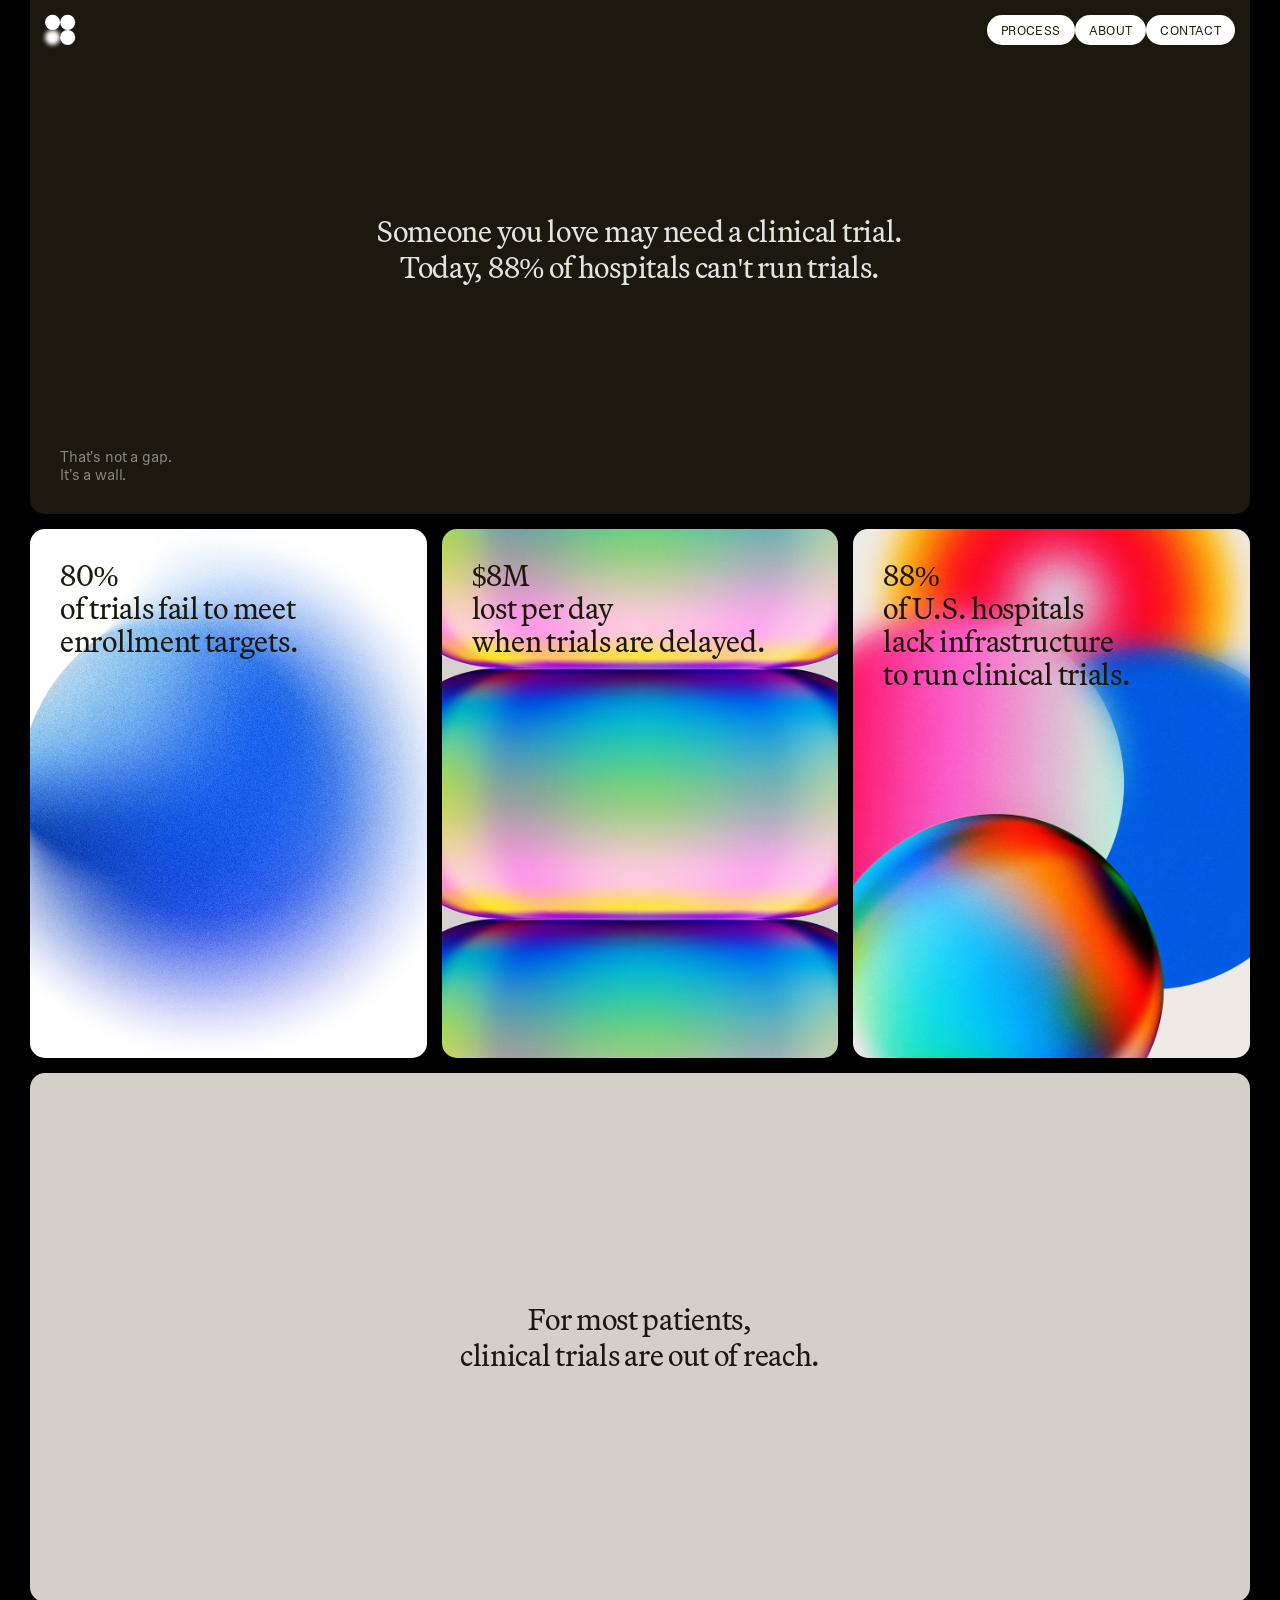
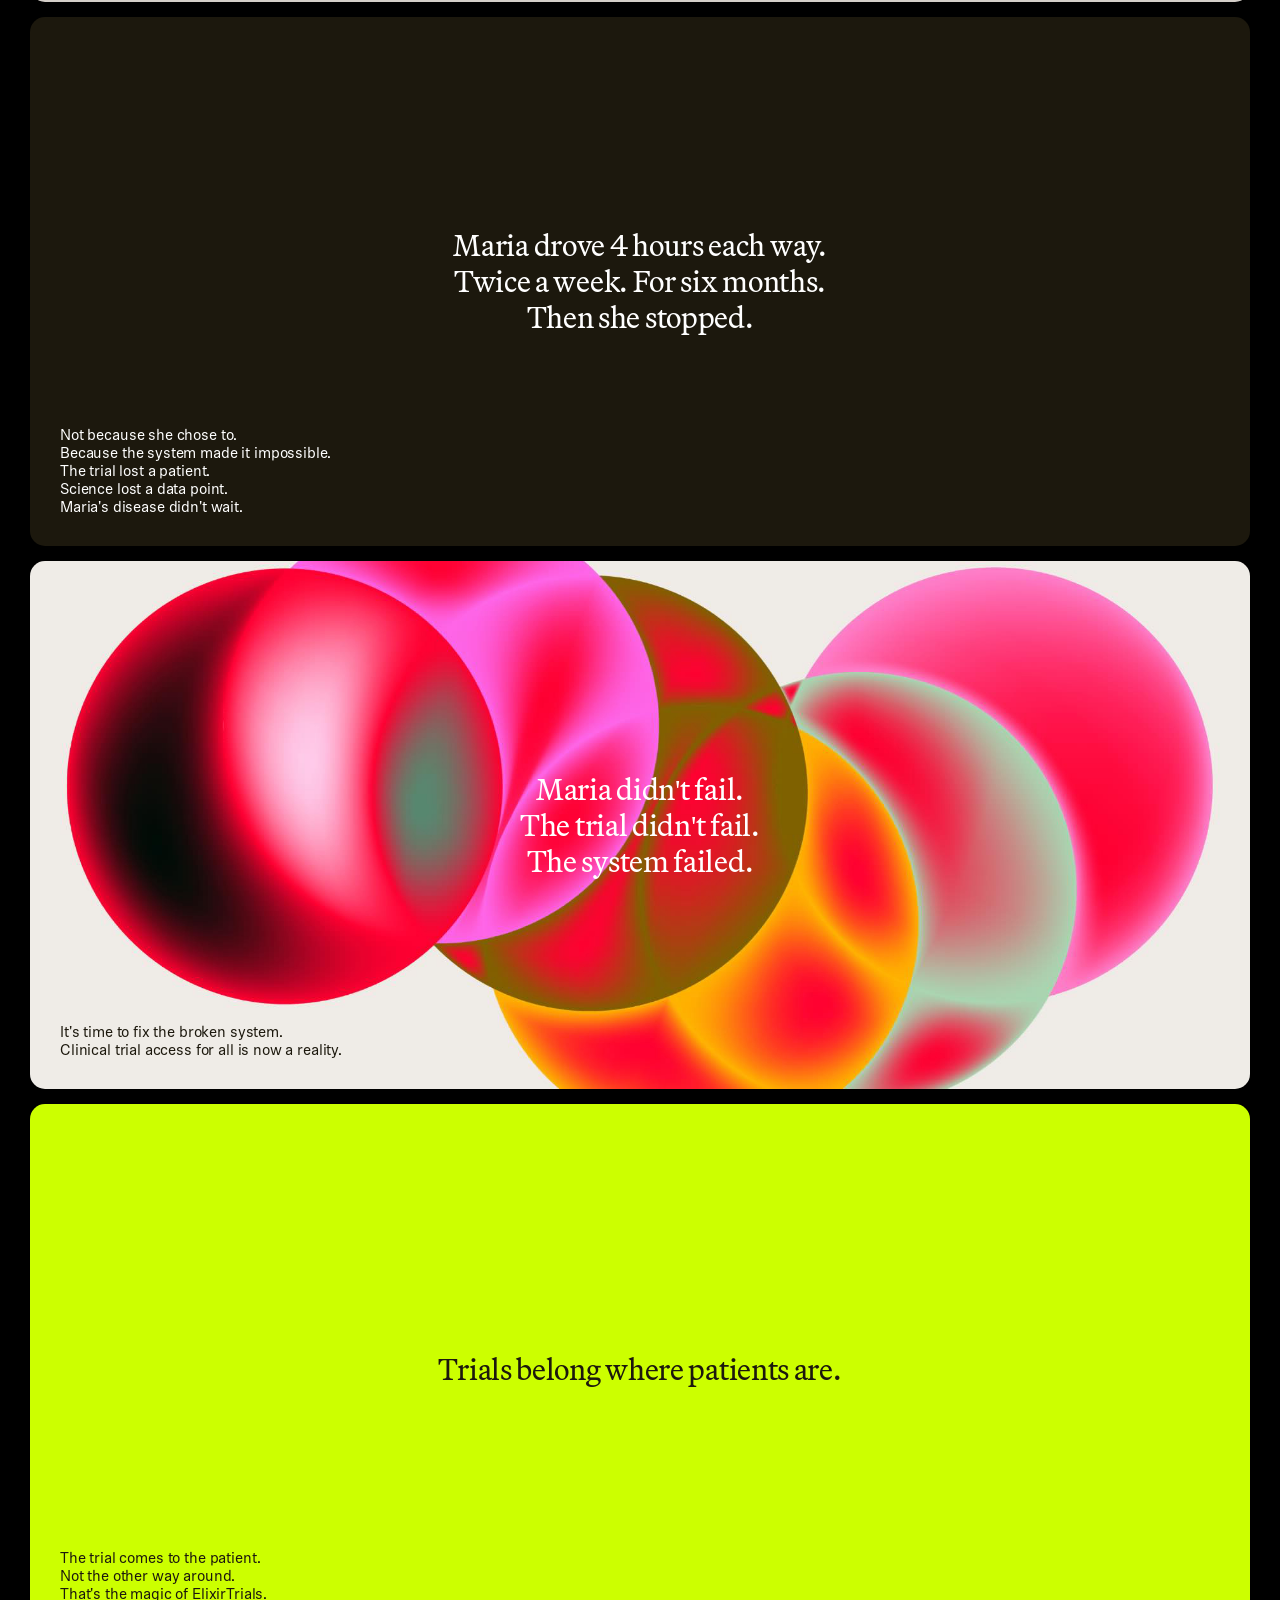
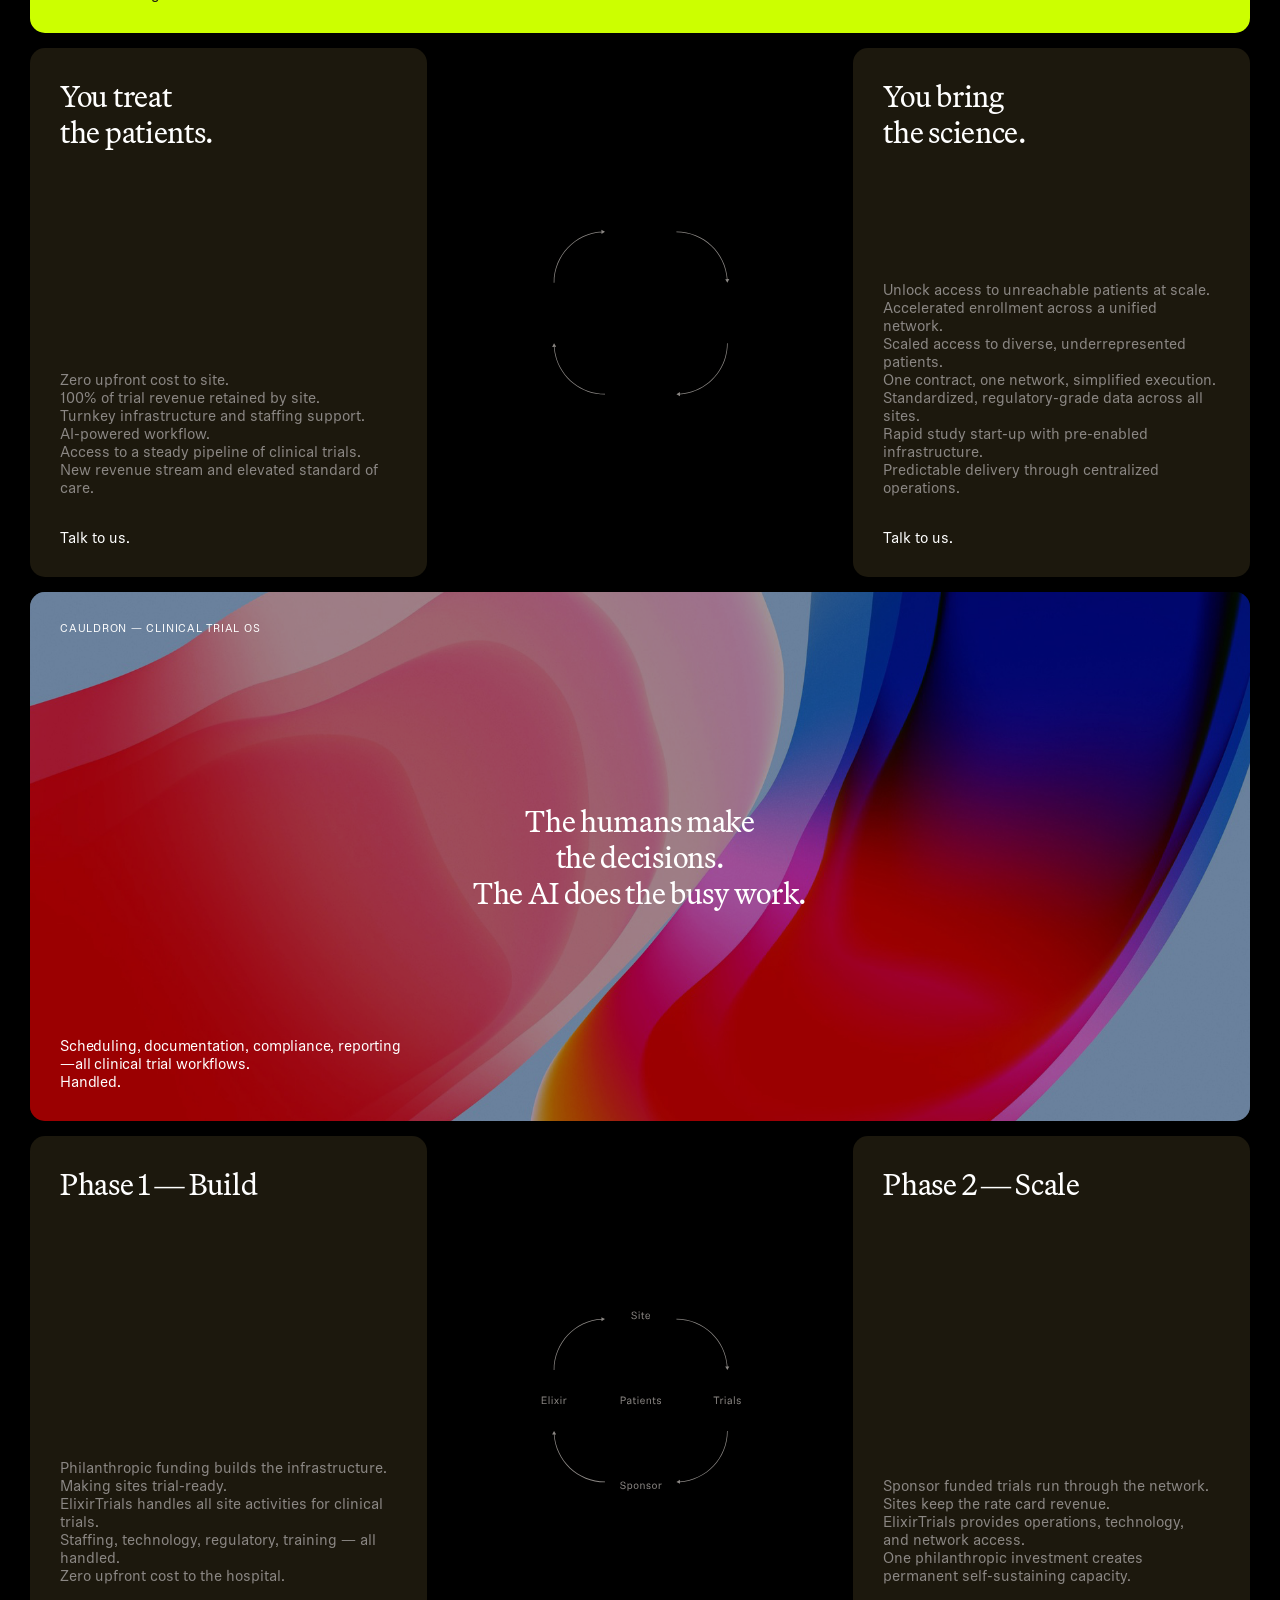
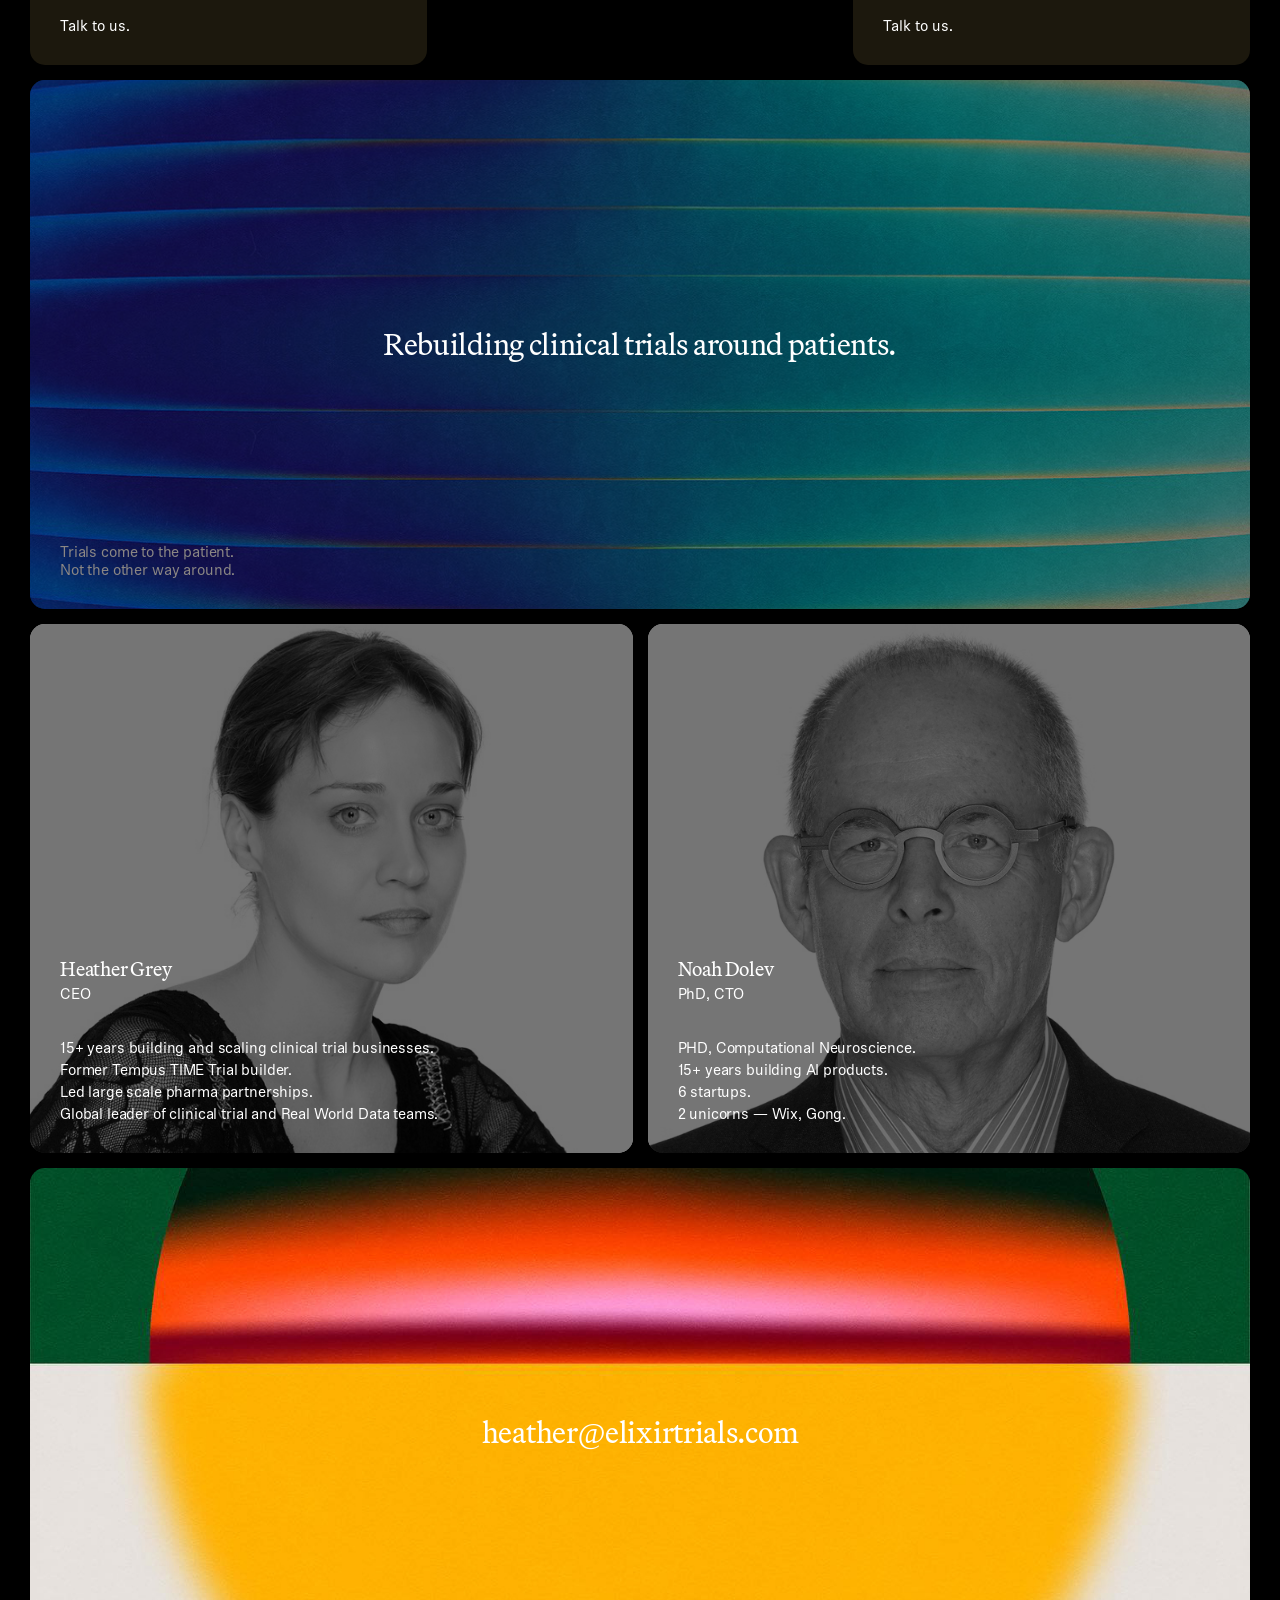
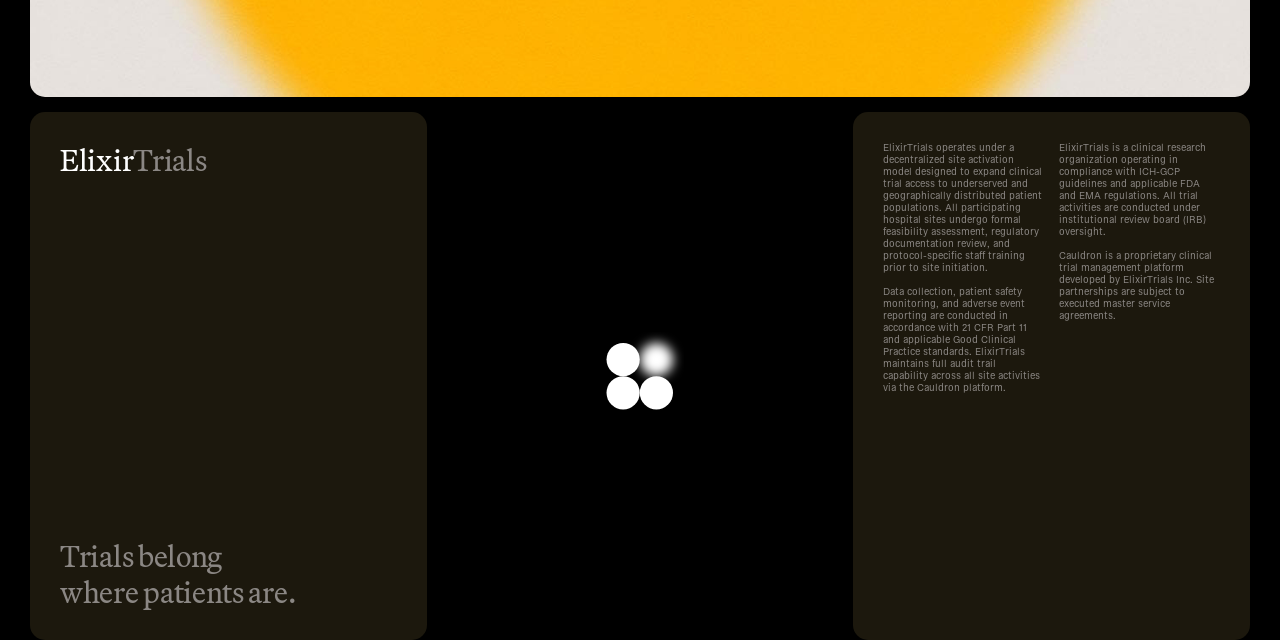
==== index 2.html @ fc94f259 "fix process anchor scroll position" ====
<!DOCTYPE html>
<html lang="en">
<head>
  <meta charset="UTF-8" />
  <meta name="viewport" content="width=device-width, initial-scale=1.0" />
  <title>ElixirTrials</title>
  <style>

    /* ─────────────────────────────────────────────
       TOKENS
    ───────────────────────────────────────────── */
    :root {
      --bg:     #000000;
      --accent: #CCFF00;
      --white:  #FFFFFF;
      --dark:   #111111;

      --font: "MartinaPlan", Georgia, serif;
      --fs-body:  13px;
      --fs-small: 11px;
      --fs-stat:  42px;
      --fs-head:  22px;
      --lh:       1.55;
      --ls-caps:  0.07em;

      /* Grid */
      --mg:    30px;
      --gu:    15px;
      --col-w: calc((100vw - 2 * var(--mg) - 5 * var(--gu)) / 6);

      /* Widths */
      --w2: calc(2 * var(--col-w) + 1 * var(--gu));
      --w3: calc(3 * var(--col-w) + 2 * var(--gu));
      --w6: calc(6 * var(--col-w) + 5 * var(--gu));

      /* Universal height: 2-col at 3:4 */
      --h: calc(var(--w2) * 4 / 3);

      /* Radius */
      --r: 15px;
    }

    @font-face {
      font-family: "MartinaPlan";
      src: url("fonts/MartinaPlan-Regular.woff2") format("woff2");
      font-weight: 400;
    }
    @font-face {
      font-family: "RHPhonic";
      src: url("fonts/RHPhonic-Regular.woff2") format("woff2");
      font-weight: 400;
    }

    *, *::before, *::after { box-sizing: border-box; margin: 0; padding: 0; }
    html { scroll-behavior: smooth; }
    html, body {
      background: var(--bg);
      color: var(--white);
      /* RH Phonic is the body/default typeface */
      font-family: "RHPhonic", sans-serif;
      font-size: 15px;
      line-height: 1.2; /* 18/15 */
      letter-spacing: -0.01em;
      -webkit-font-smoothing: antialiased;
    }
    a { color: inherit; text-decoration: none; }

    /* ─── PAGE ─── */
    .page {
      max-width: 1728px;
      margin: 0 auto;
      padding: 0 var(--mg);
      display: flex;
      flex-direction: column;
      gap: var(--gu);
    }

    /* ─── ROW ─── */
    .row { display: flex; gap: var(--gu); }

    /* ─── CARDS ─── */
    .card {
      height: var(--h);
      border-radius: var(--r);
      overflow: hidden;
      position: relative;
      flex-shrink: 0;
    }
    .c2 { flex: 1; }           /* equal-width, fills row */
    .c3 { width: var(--w3); }
    .c6 { width: var(--w6); }

    .card-media {
      position: absolute; inset: 0;
      width: 100%; height: 100%;
      object-fit: cover; display: block;
    }
    .scrim       { position: absolute; inset: 0; background: rgba(0,0,0,.38); }
    .scrim-heavy { position: absolute; inset: 0; background: rgba(0,0,0,.54); }

    .card-caption {
      position: absolute;
      bottom: 30px;
      left: 30px;
      right: 30px;
      z-index: 2;
    }

    .ct {
      position: absolute; inset: 0;
      padding: 30px;
      display: flex; flex-direction: column;
      z-index: 2;
    }
    .tl { justify-content: flex-start; align-items: flex-start; }
    .cc { justify-content: center;     align-items: center;     text-align: center; }

    /* bg helpers */
    .bg-dark   { background: #1C180D; }
    .bg-bg     { background: var(--bg); }
    .bg-accent { background: var(--accent); }

    /* ─── TYPE ─── */
    /* Martina Plantijn — 30px / lh 36 / ls -1% — headlines, stats, display */
    .t-martina {
      font-family: "MartinaPlan", Georgia, serif;
      font-size: 30px;
      line-height: calc(36/30);
      letter-spacing: -0.01em;
    }
    /* Stat numbers use Martina at larger size */
    .t-stat {
      font-family: "MartinaPlan", Georgia, serif;
      font-size: 42px;
      line-height: 1.0;
      letter-spacing: -0.01em;
    }
    /* RH Phonic — 15px / lh 18 / ls -1% — body copy, lists, labels (default) */
    .t-phonic {
      font-family: "RHPhonic", sans-serif;
      font-size: 15px;
      line-height: calc(18/15);
      letter-spacing: -0.01em;
    }
    /* Small / caps labels — RH Phonic at smaller size */
    .t-caps {
      font-family: "RHPhonic", sans-serif;
      font-size: 11px;
      letter-spacing: 0.07em;
      text-transform: uppercase;
      color: #8B8784;
    }
    .name-30 { font-size: 30px; line-height: calc(36/30); }
    .dark-c { color: var(--bg); }

    .row-first { margin-top: -90px; }

    /* ─── NAV ─── */
    nav {
      display: flex; align-items: center; justify-content: space-between;
      padding: 0 15px 0 0;
      position: sticky;
      top: 0;
      z-index: 100;
      background: transparent;
      margin: 0;
      margin-bottom: 0;
    }
    .nav-logo {
      background: transparent;
      padding: 0;
      display: inline-flex; align-items: center;
      box-sizing: border-box;
    }
    .nav-links { display: flex; gap: 0; list-style: none; }
    .nav-links a {
      font-family: "RHPhonic", sans-serif;
      font-size: 12.5px; letter-spacing: 0.03em;
      background: rgba(255,255,255,1); color: #1C180D;
      transition: background 0.3s ease;
      padding: 0 14px;
      height: 30px;
      border-radius: 15px;
      display: inline-flex; align-items: center; justify-content: center;
      box-sizing: border-box;
    }
    .nav-links a:hover { background: #eee; }
    .hero {
      border-radius: var(--r);
      background: #1C180D;
      position: relative;
      overflow: hidden;

    }
    .hero-center {
      position: absolute;
      inset: 0;
      display: flex;
      align-items: center;
      justify-content: center;
      text-align: center;
    }
    .hero-center p {
      font-family: "MartinaPlan", Georgia, serif;
      font-size: 30px;
      line-height: calc(36/30);
      letter-spacing: -0.01em;
      opacity: .88;
      max-width: 620px;
    }
    .hero-bottom {
      position: absolute;
      bottom: 30px;
      left: 30px; right: 30px;
      display: flex;
      justify-content: flex-start;
      text-align: left;
    }
    .hero-bottom p {
      font-family: "RHPhonic", sans-serif;
      font-size: 15px;
      line-height: calc(18/15);
      letter-spacing: -0.01em;
      opacity: 1;
      color: #8B8784;
    }

    /* ─── FEATURE LIST — RH Phonic ─── */
    .flist { list-style: none; margin-top: 0; }
    .flist li {
      font-family: "RHPhonic", sans-serif;
      font-size: 15px;
      line-height: calc(18/15);
      letter-spacing: 0;
      color: #8B8784;
    }

    .cta-link {
      display: inline-block;
      margin-top: 32px; align-self: flex-start;
      font-size: 15px; letter-spacing: 0;
      color: #ffffff;
    }
    .cta-link:hover { opacity: .62; }

    /* ─── PHASE DIAGRAM ─── */
    .phase-diagram { display: flex; flex-direction: column; align-items: center; }
    .pnode {
      border: 1px solid rgba(255,255,255,.3); padding: 7px 16px;
      font-size: 10px; letter-spacing: .05em; text-transform: uppercase; white-space: nowrap;
    }
    .pline { width: 1px; height: 22px; background: rgba(255,255,255,.22); }

    /* ─── FLOW DIAGRAM ─── */
    .flow-diagram {
      display: flex;
      flex-direction: column;
      align-items: center;
      width: 200px;
    }
    .flow-row {
      display: flex;
      justify-content: center;
    }
    .flow-label {
      font-family: "RHPhonic", sans-serif;
      font-size: 15px;
      line-height: calc(18/15);
      letter-spacing: -0.01em;
      color: rgba(255,255,255,0.6);
      white-space: nowrap;
    }
    .flow-vline {
      width: 1px;
      height: 30px;
      background: rgba(255,255,255,0.25);
    }
    .flow-arms {
      width: 100%;
    }
    @media (max-width: 1200px) {
      .flow-label { font-size: 12.5px; line-height: calc(15/12.5); }
    }
    @media (max-width: 750px) {
      .flow-label { font-size: 12.5px; line-height: calc(15/12.5); }
    }

    /* ─── FOOTER ─── */
    .footer-wrap {
      background: #1C180D;
      border-radius: var(--r);
      overflow: hidden;
      min-height: 720px;
      position: relative;
      margin-bottom: 30px;
      display: flex;
      flex-direction: column;
    }
    .footer-top {
      display: grid;
      grid-template-columns: repeat(6, minmax(0, 1fr));
      flex: 1;
      min-height: 720px;
    }
    .footer-col {
      padding: 30px;
      display: flex;
      flex-direction: column;
    }
    .footer-col-1 {
      grid-column: 1 / 3;
      justify-content: space-between;
    }
    .footer-col-6 {
      justify-content: flex-end;
    }
    .footer-brand-p {
      font-family: "MartinaPlan", Georgia, serif;
      font-size: 30px;
      line-height: calc(36/30);
      letter-spacing: -0.01em;
      color: #fff;
    }
    .footer-brand p {
      font-family: "MartinaPlan", Georgia, serif;
      font-size: 30px;
      line-height: calc(36/30);
      letter-spacing: -0.01em;
      color: #fff;
    }
    .footer-brand .brand-italic {
      font-style: normal;
    }
    .footer-links {
      list-style: none;
    }
    .footer-links li {
      font-family: "MartinaPlan", Georgia, serif;
      font-size: 30px;
      line-height: calc(36/30);
      letter-spacing: -0.01em;
      color: #8B8784;
    }
    .footer-links a {
      color: #8B8784;
    }
    .footer-links a:hover {
      color: #ffffff;
    }
    .footer-legal {
      font-family: "RHPhonic", sans-serif;
      font-size: 10px;
      line-height: calc(12/10);
      letter-spacing: 0;
      color: #8B8784;
    }
    .footer-bottom-area {
      flex: 1;
      display: flex;
      align-items: flex-end;
      justify-content: flex-start;
      position: relative;
      min-height: 360px;
      margin-top: 60px;
    }
    .footer-logo {
      position: absolute;
      left: -30px;
      bottom: -30px;
      display: block;
    }
    .footer-tagline p,
    .footer-tagline-p {
      font-family: "MartinaPlan", Georgia, serif;
      font-size: 30px;
      line-height: calc(36/30);
      letter-spacing: -0.01em;
      color: #8B8784;
    }

    /* ─── FOOTER MOBILE ─── */
    .footer-mobile { display: none; }

    /* ─── EMAIL ─── */
    .email-big { font-size: 30px; line-height: calc(36/30); letter-spacing: -.01em; }

    .mob-only  { display: none; }
    .desk-only { display: inline; }

    /* ─── TABLET (under 1200px) ─── */
    @media (max-width: 1200px) {
      :root { --mg: 20px; --gu: 10px; }
      .ct { padding: 20px; }
      .card-caption { bottom: 20px; left: 20px; right: 20px; }
      .hero-bottom { bottom: 20px; left: 20px; right: 20px; }
      html, body        { font-size: 12.5px; }
      .t-phonic         { font-size: 12.5px; line-height: calc(15/12.5); }
      .hero-bottom p    { font-size: 12.5px; line-height: calc(15/12.5); }
      .flist li         { font-size: 12.5px; line-height: calc(15/12.5); }
      .cta-link         { font-size: 12.5px; }
      .nav-links a      { font-size: 12.5px; }
      .t-martina        { font-size: 25px; line-height: calc(30/25); }
      .hero-center p    { font-size: 25px; line-height: calc(30/25); }
      .email-big        { font-size: 25px; line-height: calc(30/25); }
      .footer-brand-p   { font-size: 25px; line-height: calc(30/25); }
      .footer-tagline p,
      .footer-tagline-p { font-size: 25px; line-height: calc(30/25); }
    }

    /* ─── MOBILE ─── */
    @media (max-width: 750px) {
      :root { --mg: 0px; --gu: 0px; }
      body { background: #000; }
      .row { flex-direction: column; gap: 60px; }
      .c2, .c3, .c6 { width: 100vw; height: calc(100vw * 4 / 3); flex: none; border-radius: 15px; }
      .card.bg-dark { height: auto; min-height: calc(100vw * 4 / 3); }
      .card.bg-dark .ct { position: absolute; inset: 0; height: auto; width: 100%; }
      .card { border-radius: 15px; }
      .row > * + * { margin-top: 0; }
      nav { position: fixed; padding: 0 15px 0 0 !important; margin: 0 !important; top: 0; left: 0; right: 0; height: 60px; align-items: center; z-index: 100; }
      .hero { width: 100vw; height: calc(100vw * 4 / 3); border-radius: 15px; }
      .footer-top { grid-template-columns: 1fr; gap: 30px; }      .page { gap: 60px; padding: 0; padding-top: 60px; }
      .footer-wrap { display: none; }
      .footer-mobile {
        display: flex;
        flex-direction: column;
        gap: 60px;
        margin-top: 0;
        margin-bottom: 60px;
      }
      .footer-mobile-card {
        background: #1C180D;
        border-radius: 15px;
        padding: 30px;
        position: relative;
        min-height: calc(100vw * 4 / 3);
        display: flex;
        flex-direction: column;
      }
      .footer-mobile-tagline {
        margin-top: auto;
      }
      .footer-mobile-tagline p {
        font-family: "MartinaPlan", Georgia, serif;
        font-size: 20px;
        line-height: calc(24/20);
        letter-spacing: -0.01em;
        color: #8B8784;
      }
      .footer-brand-text {
        font-family: "MartinaPlan", Georgia, serif;
        font-size: 22px;
        line-height: 1.1;
        letter-spacing: -0.01em;
        color: #fff;
      }
      .footer-logo-mobile {
        position: absolute;
        left: 0;
        bottom: 0;
        display: block;
      }
      .broken-subtext { color: #1C180D !important; }
      .maria-subtext { color: #ffffff !important; }
      .flist li { font-size: 12.5px; line-height: calc(15/12.5); letter-spacing: 0.01em; }
      .footer-tagline p { font-size: 20px; line-height: calc(24/20); }
      .footer-brand p, .footer-links li { font-size: 22px; }
      .footer-dots { width: 50px; height: 50px; }
      .t-martina { font-size: 25px; line-height: calc(30/25); }
      .hero-center p { font-size: 25px; line-height: calc(30/25); }
      .t-phonic { font-size: 12.5px; line-height: calc(15/12.5); }
      .contact-img { transform: scale(1.5); transform-origin: center center; }
      .mob-only  { display: inline; }
      .desk-only { display: none; }
      .legal-row-desktop { display: none; }
      .row-first { margin-top: -90px; }
    }

  </style>
</head>
<body>

<div class="page">

  <!-- NAV -->
  <nav>
    <a href="#" class="nav-logo"><img id="nav-logo" src="images/logo_1.svg" alt="ElixirTrials" style="display:block; height:60px;"></a>
    <ul class="nav-links">
      <li><a href="#process">PROCESS</a></li>
      <li><a href="#about">ABOUT</a></li>
      <li><a href="#contact">CONTACT</a></li>
    </ul>
  </nav>

  <!-- HERO -->
  <div class="row row-first">
    <div class="hero card c6">
      <div class="hero-center">
        <p>Someone you love<br class="mob-only"><span class="desk-only"> </span>may need a clinical trial.<br>Today, 88% of hospitals<br class="mob-only"><span class="desk-only"> </span>can't run trials.</p>
      </div>
      <div class="hero-bottom">
        <p>That's not a gap.<br>It's a wall.</p>
      </div>
    </div>
  </div>

  <!-- STATS 3×2-col -->
  <div class="row">

    <div class="card c2" style="background:#0e0e0e;">
      <img class="card-media" src="images/image_1.jpg" alt="">
      <div class="ct tl">
        <p class="t-martina" style="line-height:1.1; color:#1C180D;">80%<br>of trials fail to meet<br>enrollment targets.</p>
      </div>
    </div>

    <div class="card c2" style="background:#0e0e0e;">
      <img class="card-media" src="images/image_2.jpg" alt="" style="transform:scale(1.5); transform-origin:center center;">
      <div class="ct tl">
        <p class="t-martina" style="line-height:1.1; color:#1C180D;">$8M<br>lost per day<br>when trials are delayed.</p>
      </div>
    </div>

    <div class="card c2" style="background:#0e0e0e;">
      <img class="card-media" src="images/image_3.jpg" alt="" style="transform:scale(1.5); transform-origin:center center;">
      <div class="ct tl">
        <p class="t-martina" style="line-height:1.1; color:#1C180D;">88%<br>of U.S. hospitals<br>lack infrastructure<br>to run clinical trials.</p>
      </div>
    </div>

  </div>

  <!-- BROKEN SYSTEM 6-col -->
  <div class="row">
    <div class="card c6" style="background:#D4CFC9;">
      <div class="ct cc">
        <p class="t-martina" style="max-width:500px; color:#1C180D;">For most patients,<br>clinical trials are out of reach.</p>
      </div>
    </div>
  </div>

  <!-- MARIA 6-col -->
  <div class="row">
    <div class="card c6 bg-dark">
      <video class="card-media" src="images/maria.mp4" autoplay muted loop playsinline></video>
      <div class="ct cc">
        <p class="t-martina" style="max-width:520px;">
          Maria drove 4 hours each way.<br>
          Twice a week. For six months.<br>
          Then she stopped.
        </p>
      </div>
      <div class="card-caption">
        <p class="t-phonic maria-subtext" style="color:#ffffff;">
          Not because she chose to.<br>
          Because the system made it impossible.<br>
          The trial lost a patient.<br>
          Science lost a data point.<br>
          Maria's disease didn't wait.
        </p>
      </div>
    </div>
  </div>

  <!-- SYSTEM FAILED 6-col -->
  <div class="row">
    <div class="card c6">
      <img class="card-media" src="images/row_5.jpg" alt="">
      <div class="ct cc">
        <p class="t-martina" style="max-width:460px; color:#fff;">
          Maria didn't fail.<br>
          The trial didn't fail.<br>
          The system failed.
        </p>
      </div>
      <div class="card-caption">
        <p class="t-phonic" style="color:#1C180D;">
          It's time to fix the broken system.<br>
          Clinical trial access for all is now a reality.
        </p>
      </div>
    </div>
  </div>

  <!-- TRIALS BELONG — YELLOW 6-col -->
  <div class="row">
    <div class="card c6 bg-accent">
      <div class="ct cc">
        <p class="t-martina" style="color:#1C180D;">
          Trials belong<br class="mob-only"><span class="desk-only"> </span>where patients are.
        </p>
      </div>
      <div class="card-caption">
        <p class="t-phonic" style="color:#1C180D;">
          The trial comes to the patient.<br>
          Not the other way around.<br>
          That's the magic of ElixirTrials.
        </p>
      </div>
    </div>
  </div>

  <!-- YOU TREAT / EMPTY / YOU BRING 3×2-col -->
  <div class="row" id="process" style="scroll-margin-top:60px;">
    <div class="card c2 bg-dark">
      <div class="ct tl">
        <p class="t-martina">You treat<br>the patients.</p>
        <div style="margin-top:auto; display:flex; flex-direction:column;">
          <ul class="flist">
            <li>Zero upfront cost to site.</li>
            <li>100% of trial revenue retained by site.</li>
            <li>Turnkey infrastructure and staffing support.</li>
            <li>AI-powered workflow.</li>
            <li>Access to a steady pipeline of clinical trials.</li>
            <li>New revenue stream and elevated standard of care.</li>
          </ul>
          <a href="#contact" class="cta-link">Talk to us.</a>
        </div>
      </div>
    </div>

    <div class="card c2" style="background:#000000;position:relative;">
      <div style="position:absolute;inset:0;display:flex;align-items:center;justify-content:center;">
        <img src="images/diagram_1.svg" style="width:70%;height:auto;" alt="">
      </div>
    </div>

    <div class="card c2 bg-dark">
      <div class="ct tl">
        <p class="t-martina">You bring<br>the science.</p>
        <div style="margin-top:auto; display:flex; flex-direction:column;">
          <ul class="flist">
            <li>Unlock access to unreachable patients at scale.</li>
            <li>Accelerated enrollment across a unified network.</li>
            <li>Scaled access to diverse, underrepresented patients.</li>
            <li>One contract, one network, simplified execution.</li>
            <li>Standardized, regulatory-grade data across all sites.</li>
            <li>Rapid study start-up with pre-enabled infrastructure.</li>
            <li>Predictable delivery through centralized operations.</li>
          </ul>
          <a href="#contact" class="cta-link">Talk to us.</a>
        </div>
      </div>
    </div>
  </div>

  <!-- CAULDRON 6-col -->
  <div class="row">
    <div class="card c6">
      <img class="card-media" src="images/cauldron.jpg" alt="">
      <div class="scrim"></div>
      <div class="ct tl" style="z-index:2;">
        <p class="t-caps" style="color:#ffffff;">Cauldron — Clinical Trial OS</p>
      </div>
      <div class="ct cc" style="z-index:2;">
        <p class="t-martina" style="max-width:420px;">
          The humans make<br>
          the decisions.<br>
          The AI does the busy work.
        </p>
      </div>
      <div class="card-caption">
        <p class="t-phonic" style="color:#ffffff;">
          Scheduling, documentation, compliance, reporting<br>
          —all clinical trial workflows.<br>
          Handled.
        </p>
      </div>
    </div>
  </div>

  <!-- PHASE 1 / DIAGRAM / PHASE 2 3×2-col -->
  <div class="row">

    <div class="card c2 bg-dark">
      <div class="ct tl">
        <p class="t-martina" style="margin-bottom:18px;">Phase 1 — Build</p>
        <div style="margin-top:auto;">
          <ul class="flist">
            <li>Philanthropic funding builds the infrastructure.</li>
            <li>Making sites trial-ready.</li>
            <li>ElixirTrials handles all site activities for clinical trials.</li>
            <li>Staffing, technology, regulatory, training — all handled.</li>
            <li>Zero upfront cost to the hospital.</li>
          </ul>
          <a href="#contact" class="cta-link">Talk to us.</a>
        </div>
      </div>
    </div>

    <div class="card c2" style="background:#000000;position:relative;">
      <div style="position:absolute;inset:0;display:flex;align-items:center;justify-content:center;">
        <img src="images/diagram_2.svg" style="width:70%;height:auto;" alt="">
      </div>
    </div>

    <div class="card c2 bg-dark">
      <div class="ct tl">
        <p class="t-martina" style="margin-bottom:18px;">Phase 2 — Scale</p>
        <div style="margin-top:auto;">
          <ul class="flist">
            <li>Sponsor funded trials run through the network.</li>
            <li>Sites keep the rate card revenue.</li>
            <li>ElixirTrials provides operations, technology,</li>
            <li>and network access.</li>
            <li>One philanthropic investment creates</li>
            <li>permanent self-sustaining capacity.</li>
          </ul>
          <a href="#contact" class="cta-link">Talk to us.</a>
        </div>
      </div>
    </div>

  </div>

  <!-- REBUILDING 6-col -->
  <div class="row">
    <div class="card c6">
      <img class="card-media" src="images/rebuilding.jpg" alt="" style="transform:scale(1.5); transform-origin:center center;">
      <div class="scrim"></div>
      <div class="ct cc">
        <p class="t-martina" style="max-width:700px;">
          Rebuilding clinical trials<br class="mob-only"><span class="desk-only"> </span>around patients.
        </p>
      </div>
      <div class="card-caption">
        <p class="t-phonic" style="color:#8B8784;">
          Trials come to the patient.<br>
          Not the other way around.
        </p>
      </div>
    </div>
  </div>

  <!-- TEAM 3+3 -->
  <div class="row" id="about" style="scroll-margin-top:-15px;">

    <div class="card c3" style="background:#1a1a1a;">
      <img class="card-media" src="images/heather.jpg" alt="Heather Grey" style="filter:grayscale(100%);object-position:center top;">
      <div class="scrim-heavy"></div>
      <div class="ct tl">
        <div style="margin-top:auto;display:flex;flex-direction:column;gap:4px;">
          <p class="t-martina" style="font-size:20px; line-height:1.2;">Heather Grey</p>
          <p class="t-phonic">CEO</p>
          <p class="t-phonic" style="margin-top:32px;">15+ years building and scaling clinical trial businesses.</p>
          <p class="t-phonic">Former Tempus TIME Trial builder.</p>
          <p class="t-phonic">Led large scale pharma partnerships.</p>
          <p class="t-phonic">Global leader of clinical trial and Real World Data teams.</p>
        </div>
      </div>
    </div>

    <div class="card c3" style="background:#1a1a1a;">
      <img class="card-media" src="images/noah.jpg" alt="Noah Dolev" style="filter:grayscale(100%);object-position:center top;">
      <div class="scrim-heavy"></div>
      <div class="ct tl">
        <div style="margin-top:auto;display:flex;flex-direction:column;gap:4px;">
          <p class="t-martina" style="font-size:20px; line-height:1.2;">Noah Dolev</p>
          <p class="t-phonic">PhD, CTO</p>
          <p class="t-phonic" style="margin-top:32px;">PHD, Computational Neuroscience.</p>
          <p class="t-phonic">15+ years building AI products.</p>
          <p class="t-phonic">6 startups.</p>
          <p class="t-phonic">2 unicorns — Wix, Gong.</p>
        </div>
      </div>
    </div>

  </div>

  <!-- CONTACT CTA 6-col -->
  <div class="row" id="contact" style="scroll-margin-top:-15px;">
    <div class="card c6">
      <img class="card-media contact-img" src="images/contact.jpg" alt="">
      <div class="ct cc">
        <a href="mailto:heather@elixirtrials.com" class="email-big t-martina">heather@elixirtrials.com</a>
      </div>
    </div>
  </div>

  <!-- LEGAL ROW: 3 cards — desktop only -->
  <div class="row legal-row-desktop">
    <!-- Card 1: brand -->
    <div class="card c2 bg-dark" style="height:auto; min-height:var(--h);">
      <div class="ct tl">
        <p class="footer-brand-p">Elixir<span style="color:#8B8784;">Trials</span></p>
        <div style="margin-top:auto;">
          <p class="footer-tagline-p">Trials belong<br>where patients are.</p>
        </div>
      </div>
    </div>
    <!-- Card 2: logo -->
    <div class="card c2" style="height:auto; min-height:var(--h); background:#000000;">
      <div style="position:absolute;inset:0;display:flex;align-items:center;justify-content:center;">
        <img id="footer-logo" src="images/logo_1.svg" style="width:33.33333%;height:auto;" alt="ElixirTrials">
      </div>
    </div>
    <!-- Card 3: all legal text -->
    <div class="card c2 bg-dark" style="height:auto; min-height:var(--h);">
      <div class="ct tl">
        <div style="display:grid;grid-template-columns:1fr 1fr;gap:var(--gu);height:100%;">
          <p class="footer-legal">
            ElixirTrials operates under a decentralized site activation model designed to expand clinical trial access to underserved and geographically distributed patient populations. All participating hospital sites undergo formal feasibility assessment, regulatory documentation review, and protocol-specific staff training prior to site initiation.<br><br>
            Data collection, patient safety monitoring, and adverse event reporting are conducted in accordance with 21 CFR Part 11 and applicable Good Clinical Practice standards. ElixirTrials maintains full audit trail capability across all site activities via the Cauldron platform.
          </p>
          <p class="footer-legal">
            ElixirTrials is a clinical research organization operating in compliance with ICH-GCP guidelines and applicable FDA and EMA regulations. All trial activities are conducted under institutional review board (IRB) oversight.<br><br>
            Cauldron is a proprietary clinical trial management platform developed by ElixirTrials Inc. Site partnerships are subject to executed master service agreements.
          </p>
        </div>
      </div>
    </div>
  </div>

  <!-- FOOTER MOBILE: 3 stacked cards -->
  <div class="footer-mobile">
    <div class="footer-mobile-card">
      <p class="footer-legal">
        ElixirTrials operates under a decentralized site activation model designed to expand clinical trial access to underserved and geographically distributed patient populations. All participating hospital sites undergo formal feasibility assessment, regulatory documentation review, and protocol-specific staff training prior to site initiation.<br><br>
        Data collection, patient safety monitoring, and adverse event reporting are conducted in accordance with 21 CFR Part 11 and applicable Good Clinical Practice standards. ElixirTrials maintains full audit trail capability across all site activities via the Cauldron platform.<br><br>
        ElixirTrials is a clinical research organization operating in compliance with ICH-GCP guidelines and applicable FDA and EMA regulations. All trial activities are conducted under institutional review board (IRB) oversight.<br><br>
        Cauldron is a proprietary clinical trial management platform developed by ElixirTrials Inc. Site partnerships are subject to executed master service agreements.
      </p>
    </div>
    <div class="footer-mobile-card" style="background:#000000;display:flex;align-items:center;justify-content:center;">
      <img id="footer-logo-mobile" src="images/logo_1.svg" style="width:33.33333%;height:auto;" alt="ElixirTrials">
    </div>
    <div class="footer-mobile-card footer-mobile-brand">
      <p class="footer-brand-text">Elixir<span style="color:#8B8784;">Trials</span></p>
      <div class="footer-mobile-tagline">
        <p>Trials belong<br>where patients are.</p>
      </div>
    </div>
  </div>

</div>
<script>
  (function() {
    var footerLogoMobile = document.getElementById('footer-logo-mobile');
    var footerLogo = document.getElementById('footer-logo');
    if (footerLogo) {
      var fi = 0;
      var flogos = ['images/logo_1.svg', 'images/logo_2.svg', 'images/logo_3.svg', 'images/logo_4.svg'];
      setInterval(function() {
        fi = (fi + 1) % 4;
        footerLogo.src = flogos[fi];
        if (footerLogoMobile) footerLogoMobile.src = flogos[fi];
      }, 1000);
    }
  })();

  (function() {
    var logo = document.getElementById('nav-logo');
    var logos = ['images/logo_1.svg', 'images/logo_2.svg', 'images/logo_3.svg', 'images/logo_4.svg'];
    var current = 0;

    function getIndex() {
      var scrolled = Math.max(0, window.scrollY);
      var total = document.body.scrollHeight - window.innerHeight;
      if (total <= 0) return 0;
      var pct = scrolled / total;
      var loops = window.innerWidth <= 750 ? 6 : 3;
      var steps = loops * 4;
      var step = Math.min(Math.floor(pct * steps), steps);
      return step % 4;
    }

    var navLinks = document.querySelectorAll('.nav-links a');
    function updateNav() {
      var scrolled = window.scrollY;
      var bg = scrolled > 10 ? 'rgba(255,255,255,0.75)' : 'rgba(255,255,255,1)';
      navLinks.forEach(function(a) { a.style.background = bg; });
    }
    updateNav();

    window.addEventListener('scroll', function() {
      var idx = getIndex();
      if (idx !== current) {
        current = idx;
        logo.src = logos[current];
      }
      updateNav();
    }, { passive: true });
  })();
</script>
</body>
</html>
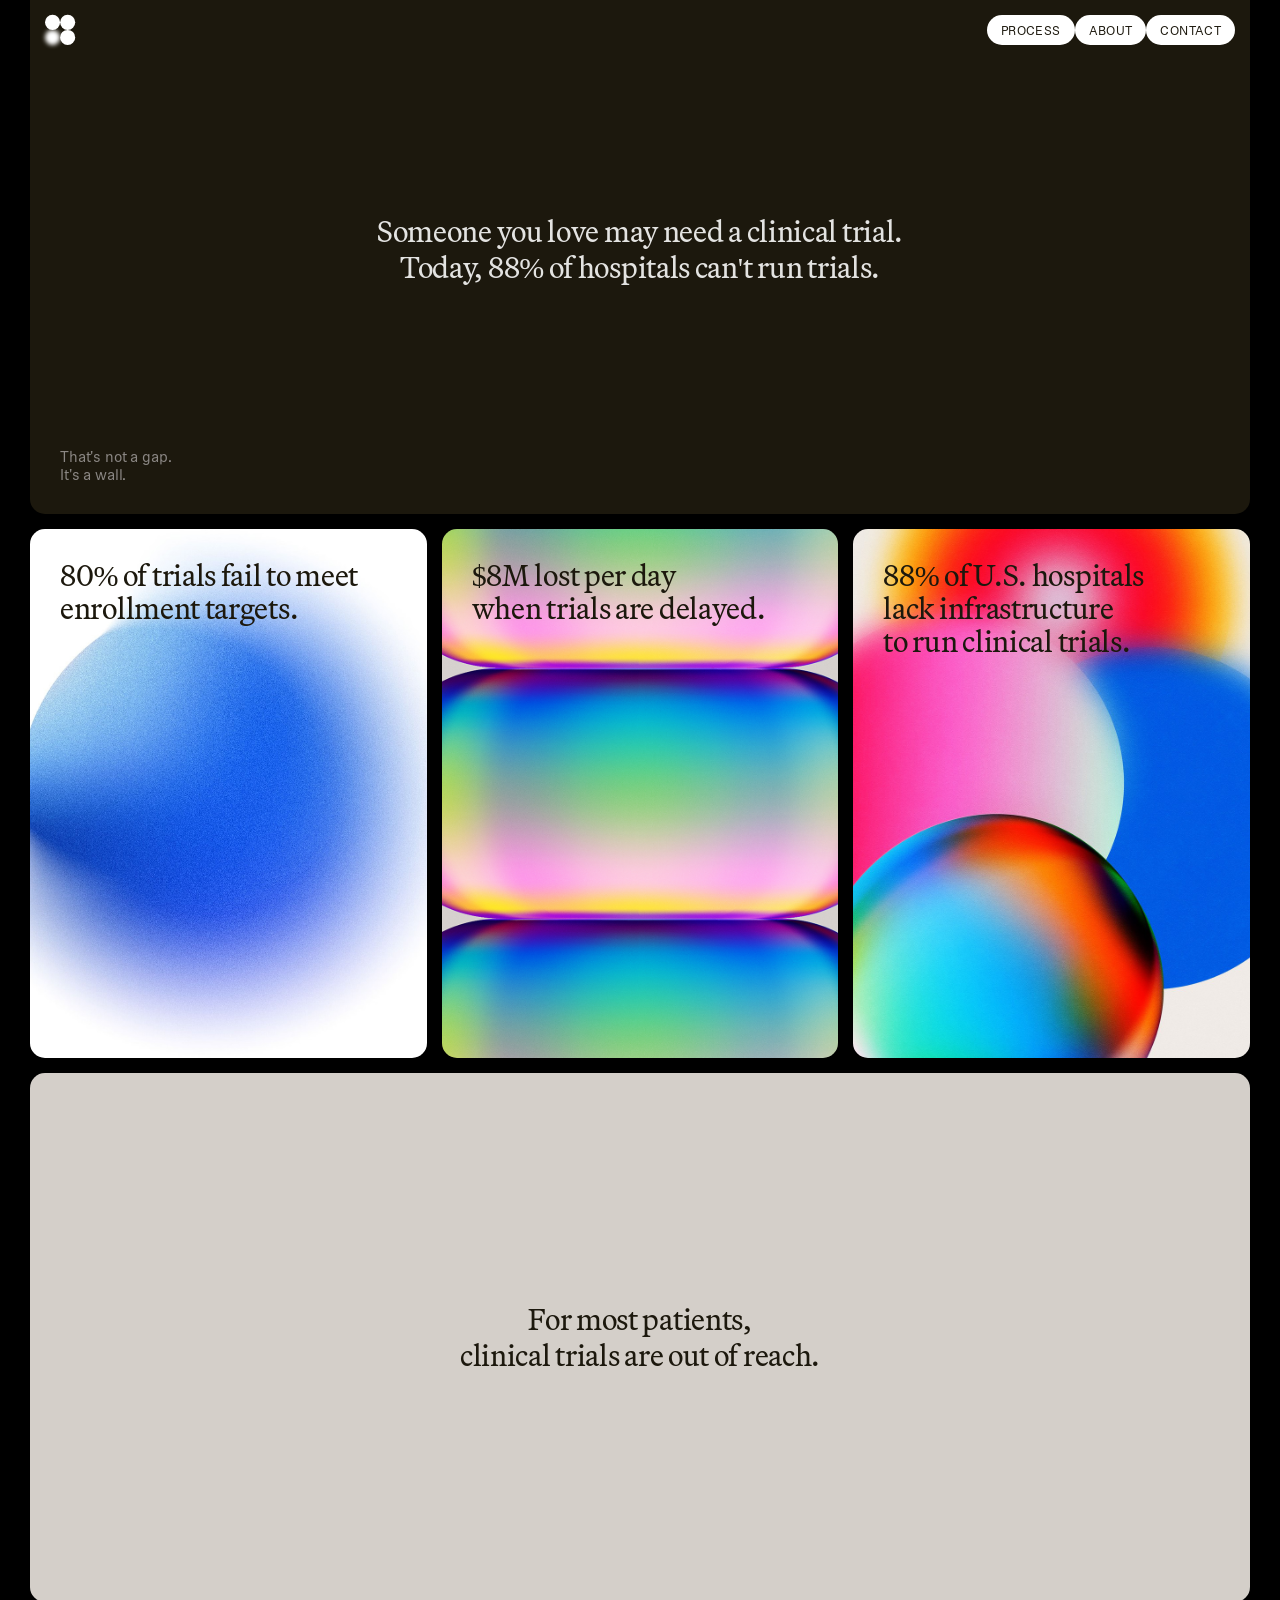
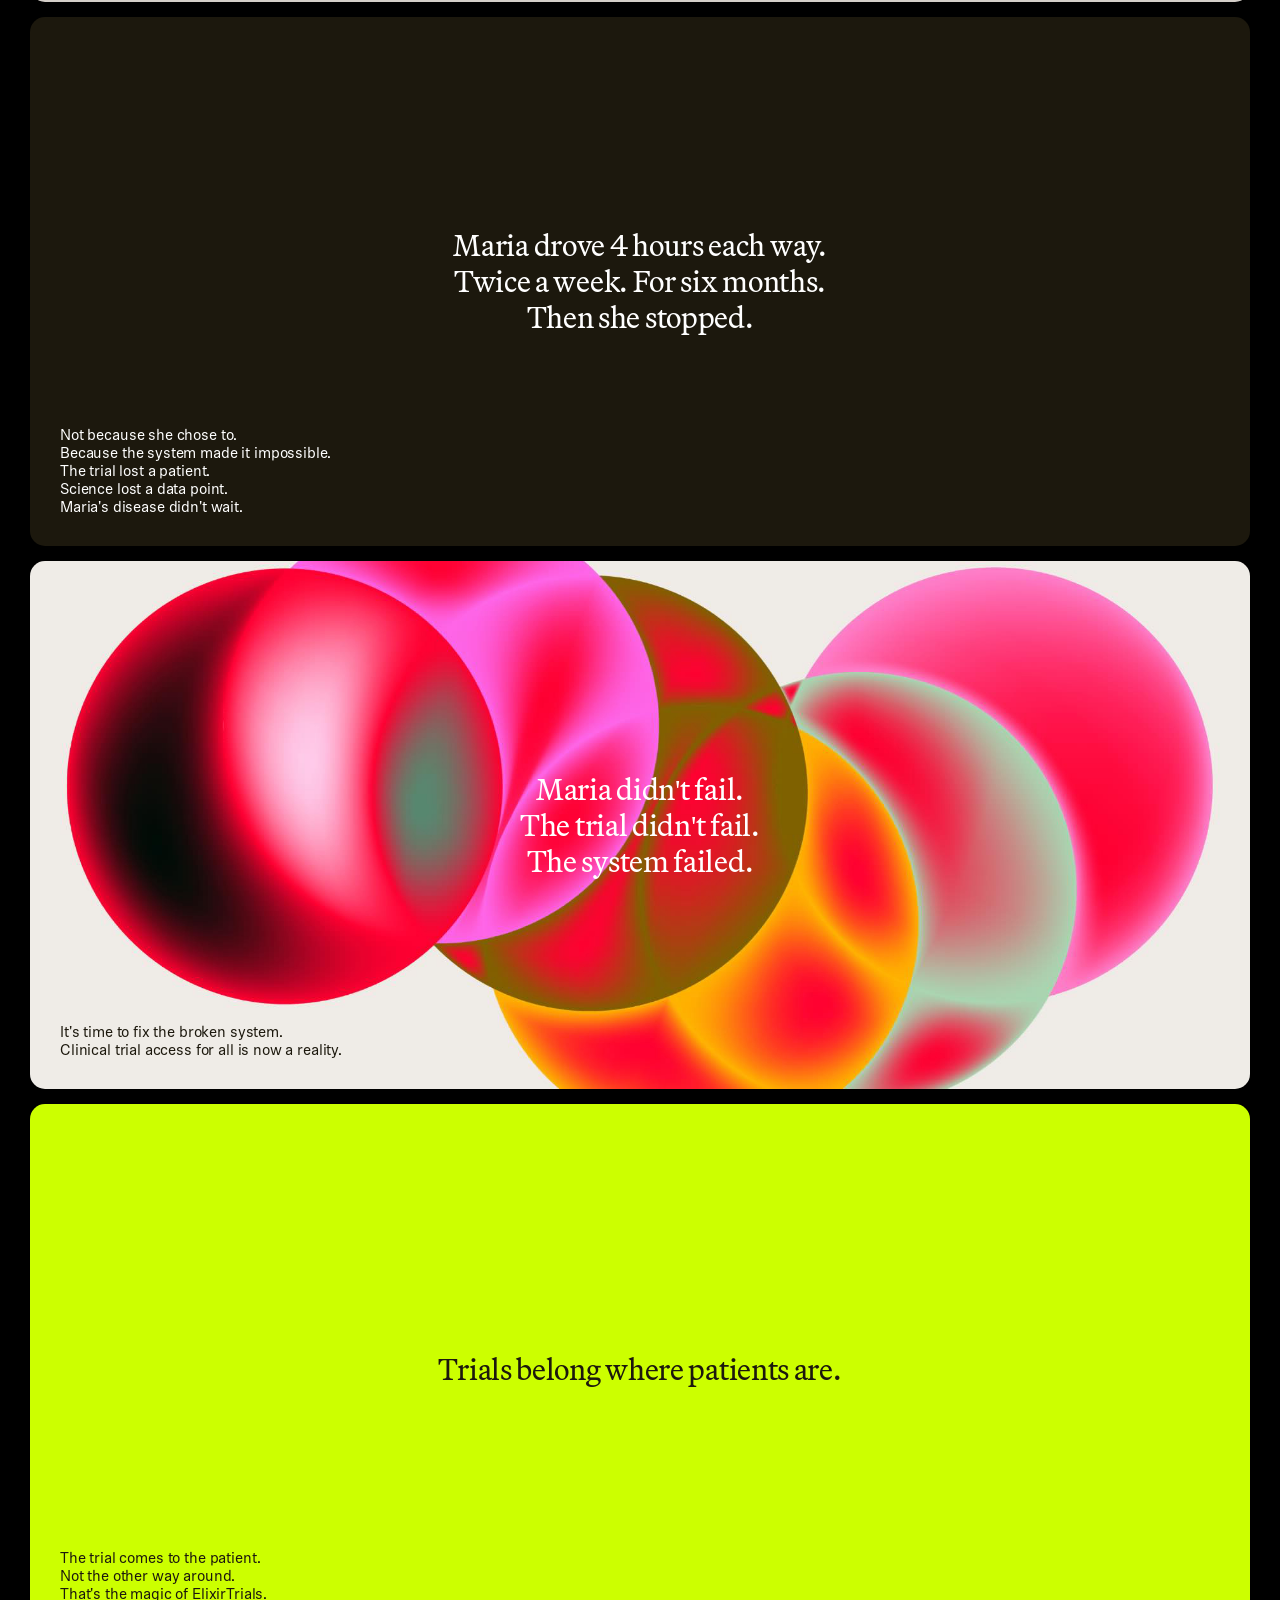
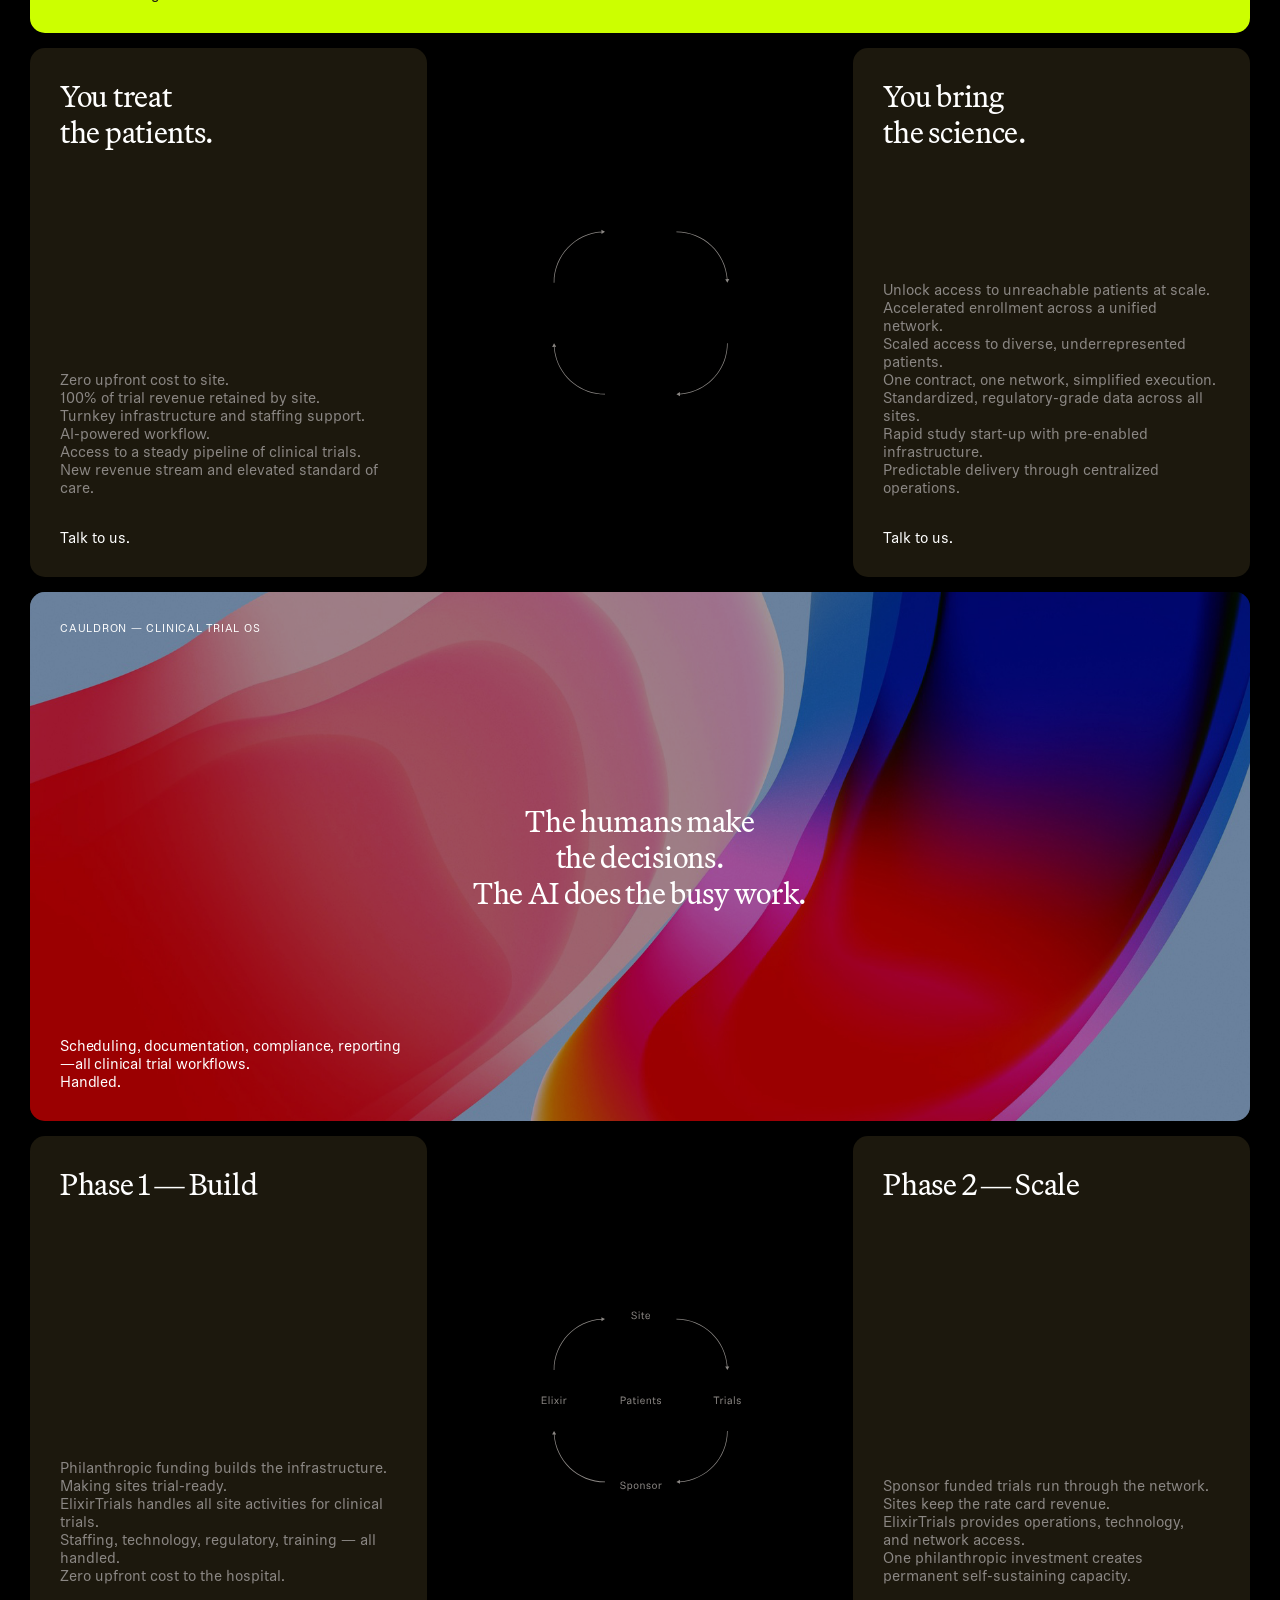
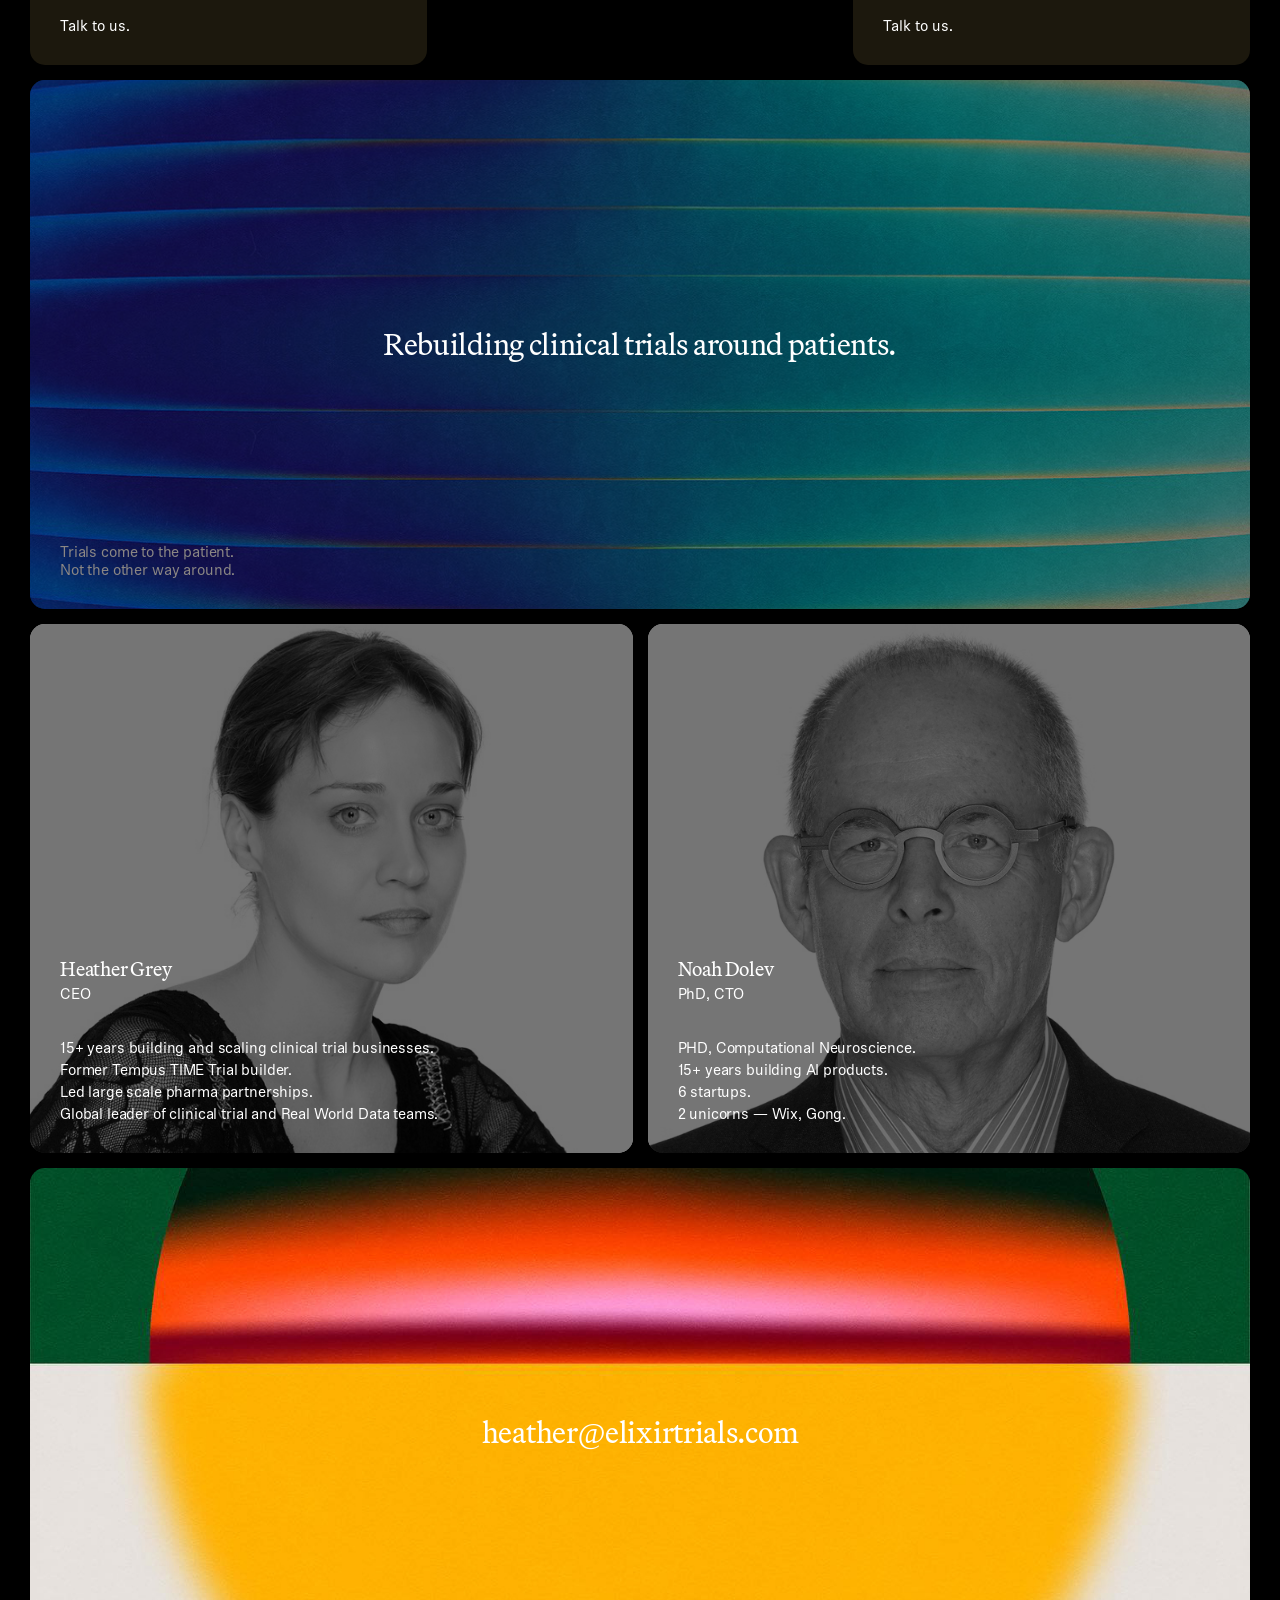
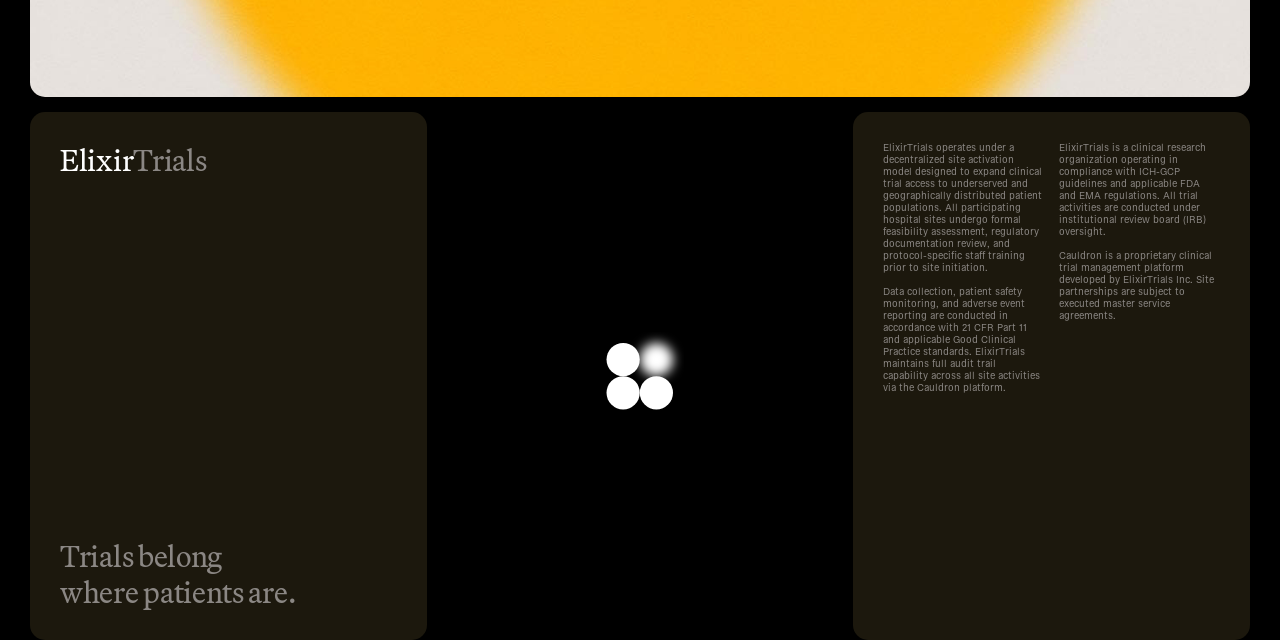
==== commit d33016a4: "update rebuilding.jpg" ====
--- a/index 2.html
+++ b/index 2.html
@@ -510,21 +510,21 @@
     <div class="card c2" style="background:#0e0e0e;">
       <img class="card-media" src="images/image_1.jpg" alt="">
       <div class="ct tl">
-        <p class="t-martina" style="line-height:1.1; color:#1C180D;">80%<br>of trials fail to meet<br>enrollment targets.</p>
+        <p class="t-martina" style="line-height:1.1; color:#1C180D;">80% of trials fail to meet<br>enrollment targets.</p>
       </div>
     </div>
 
     <div class="card c2" style="background:#0e0e0e;">
       <img class="card-media" src="images/image_2.jpg" alt="" style="transform:scale(1.5); transform-origin:center center;">
       <div class="ct tl">
-        <p class="t-martina" style="line-height:1.1; color:#1C180D;">$8M<br>lost per day<br>when trials are delayed.</p>
+        <p class="t-martina" style="line-height:1.1; color:#1C180D;">$8M lost per day<br>when trials are delayed.</p>
       </div>
     </div>
 
     <div class="card c2" style="background:#0e0e0e;">
       <img class="card-media" src="images/image_3.jpg" alt="" style="transform:scale(1.5); transform-origin:center center;">
       <div class="ct tl">
-        <p class="t-martina" style="line-height:1.1; color:#1C180D;">88%<br>of U.S. hospitals<br>lack infrastructure<br>to run clinical trials.</p>
+        <p class="t-martina" style="line-height:1.1; color:#1C180D;">88% of U.S. hospitals<br>lack infrastructure<br>to run clinical trials.</p>
       </div>
     </div>
 
@@ -849,6 +849,21 @@
   })();
 
   (function() {
+    var processLink = document.querySelector('a[href="#process"]');
+    if (processLink) {
+      processLink.addEventListener('click', function(e) {
+        e.preventDefault();
+        var target = document.getElementById('process');
+        if (target) {
+        var navHeight = window.innerWidth <= 750 ? 60 : 0;
+          var top = target.getBoundingClientRect().top + window.scrollY - navHeight;
+          window.scrollTo({ top: top, behavior: 'smooth' });
+        }
+      });
+    }
+  })();
+
+  (function() {
     var logo = document.getElementById('nav-logo');
     var logos = ['images/logo_1.svg', 'images/logo_2.svg', 'images/logo_3.svg', 'images/logo_4.svg'];
     var current = 0;
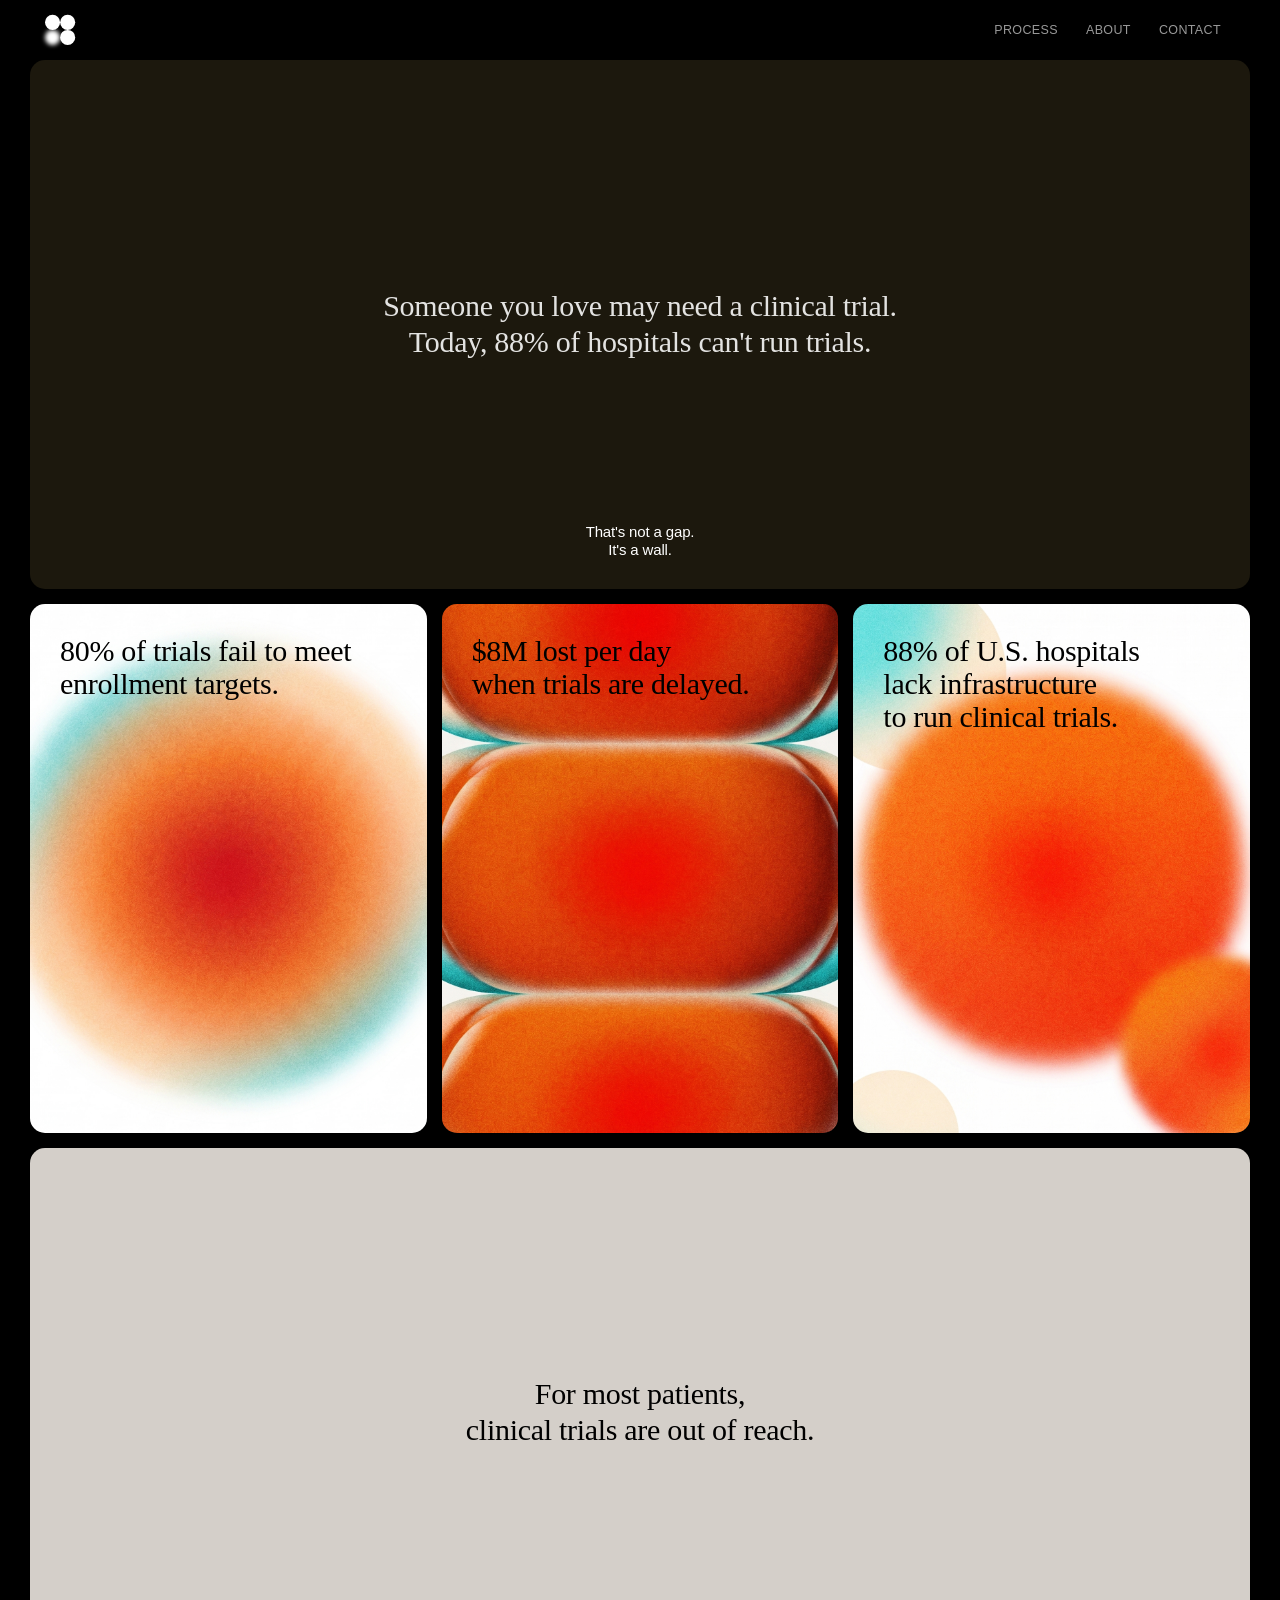
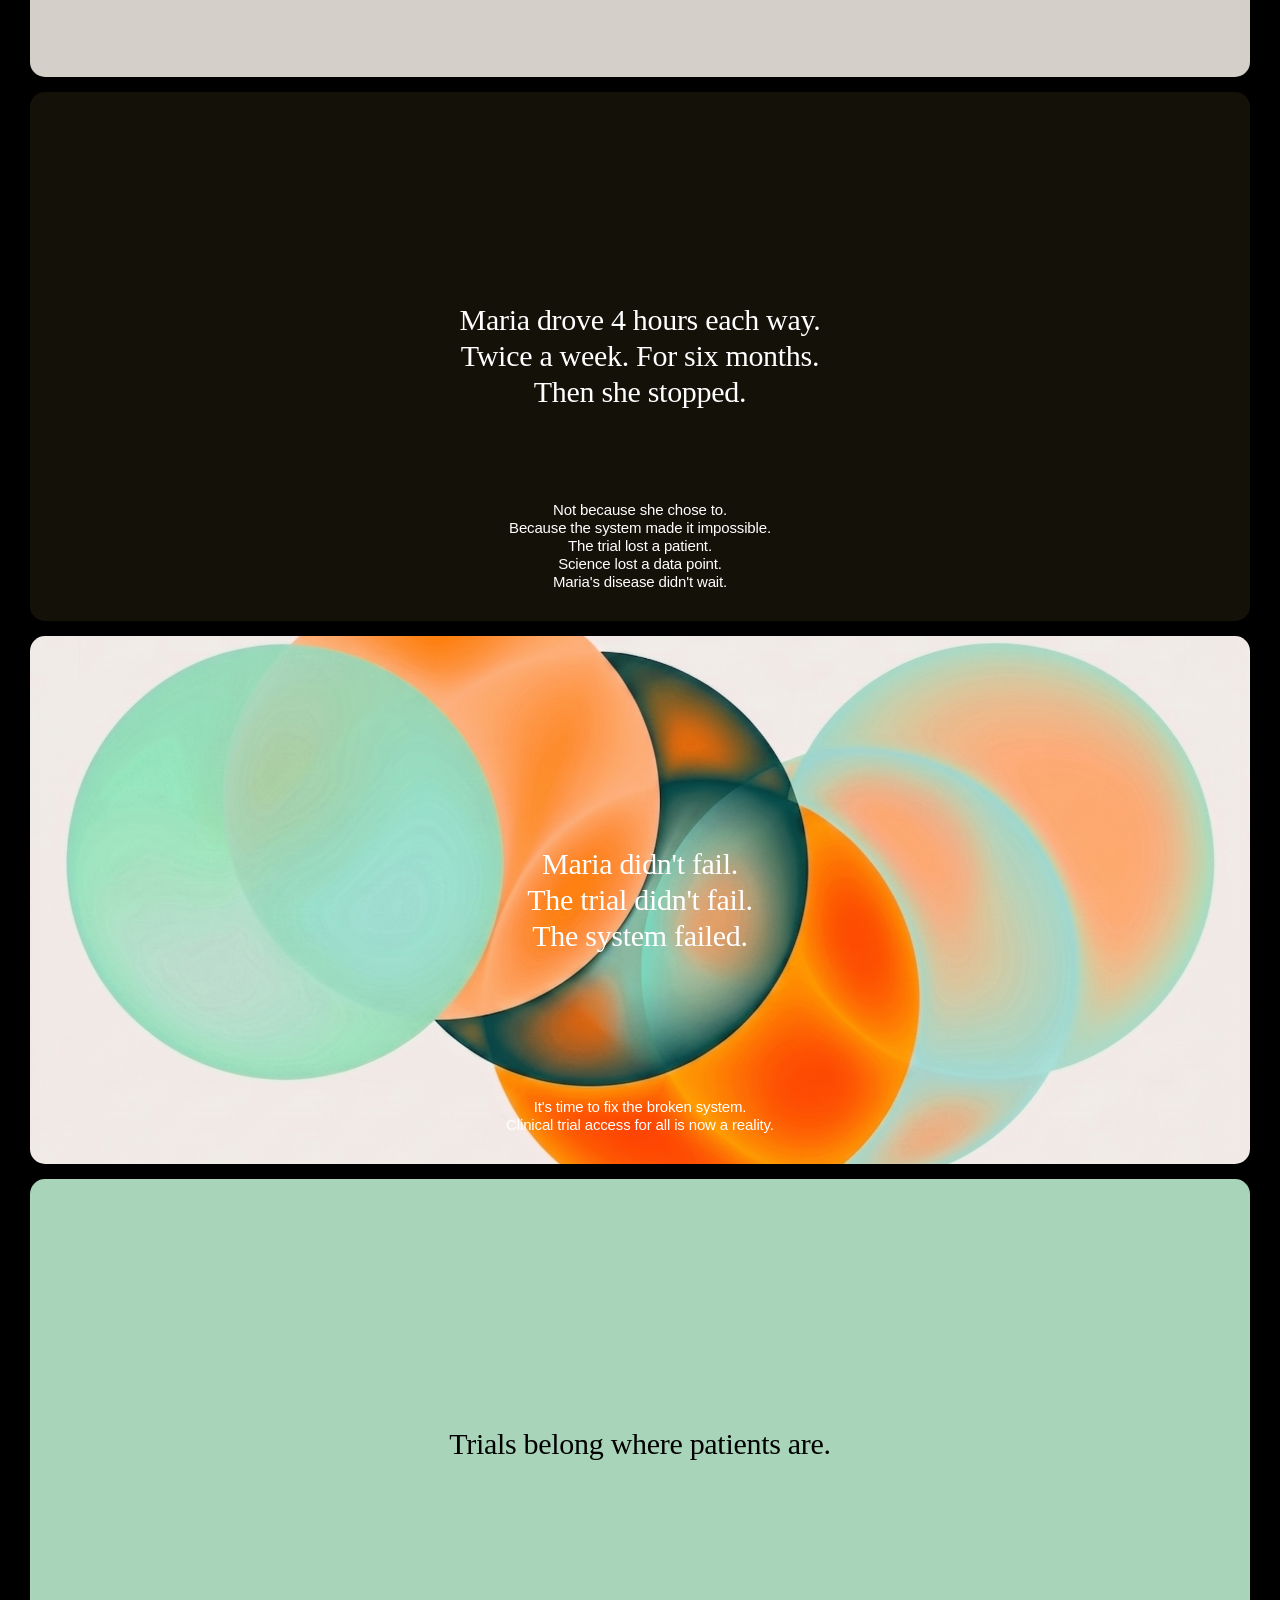
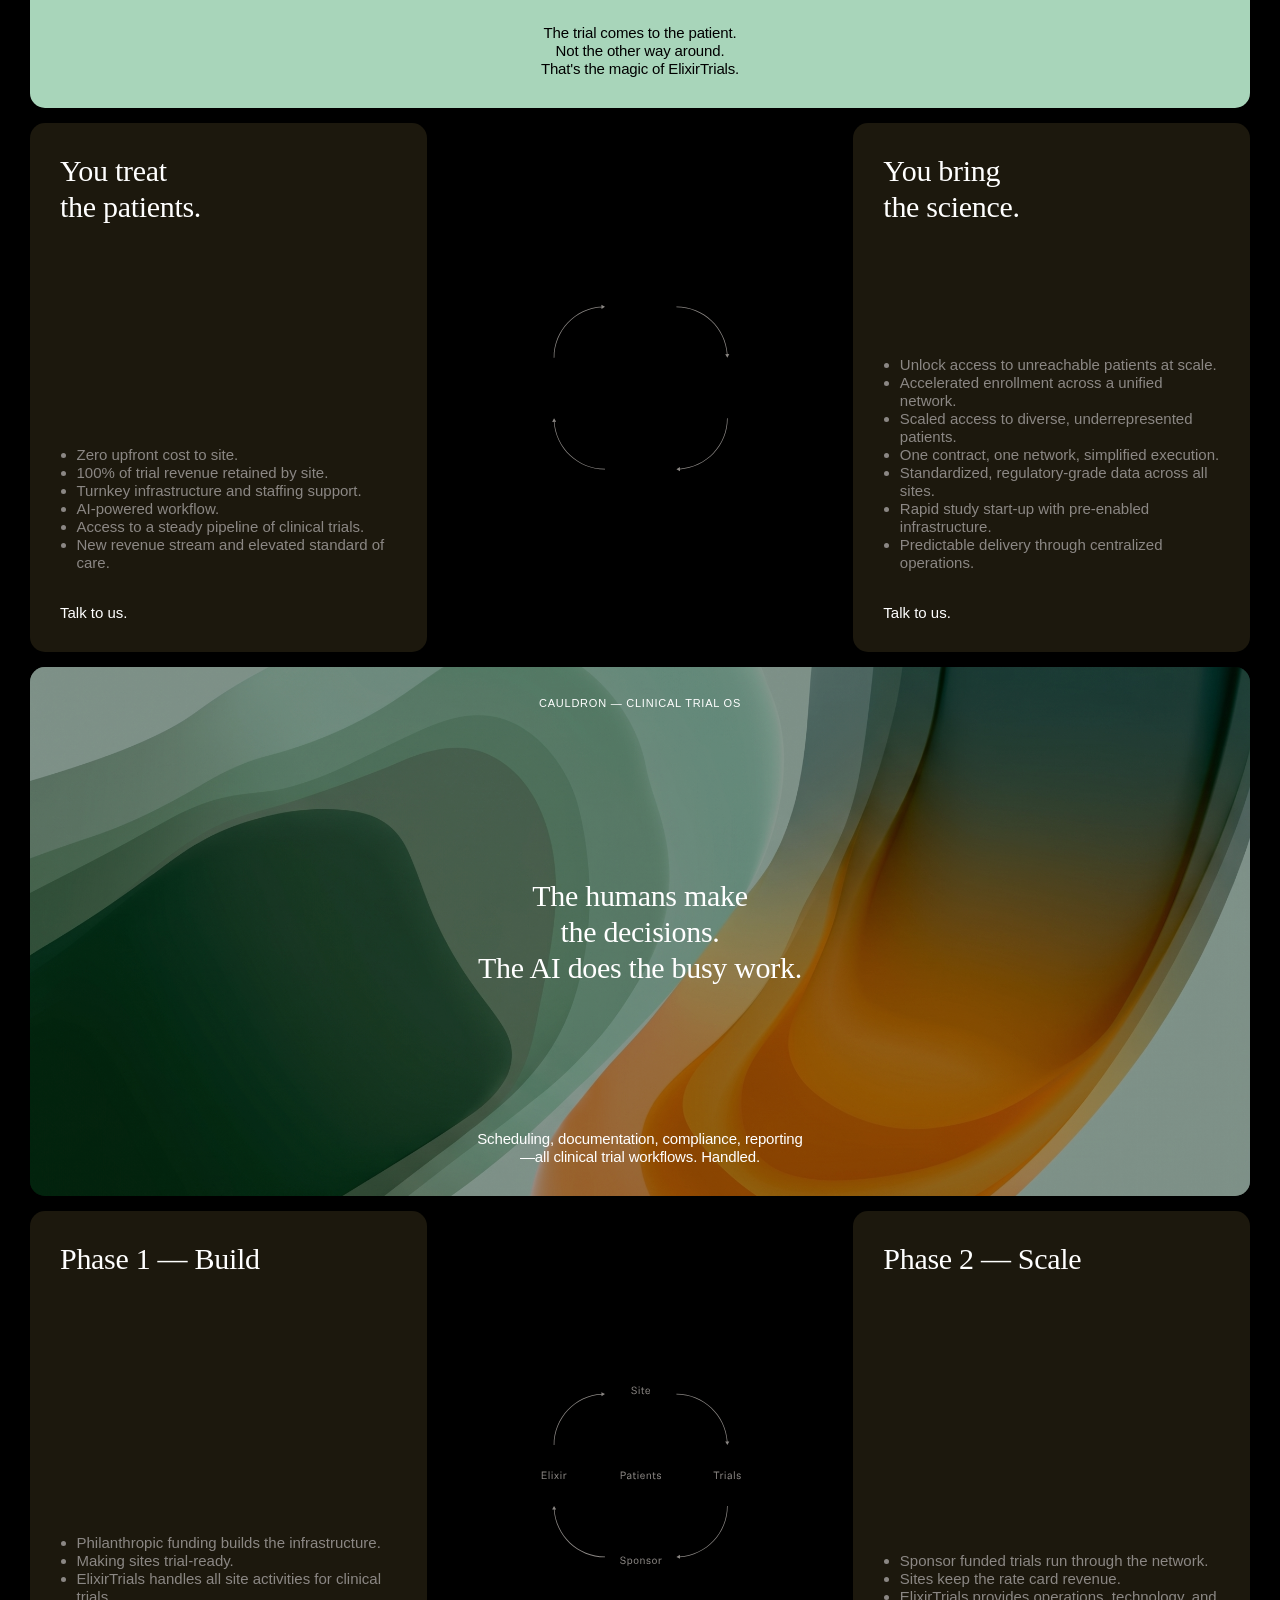
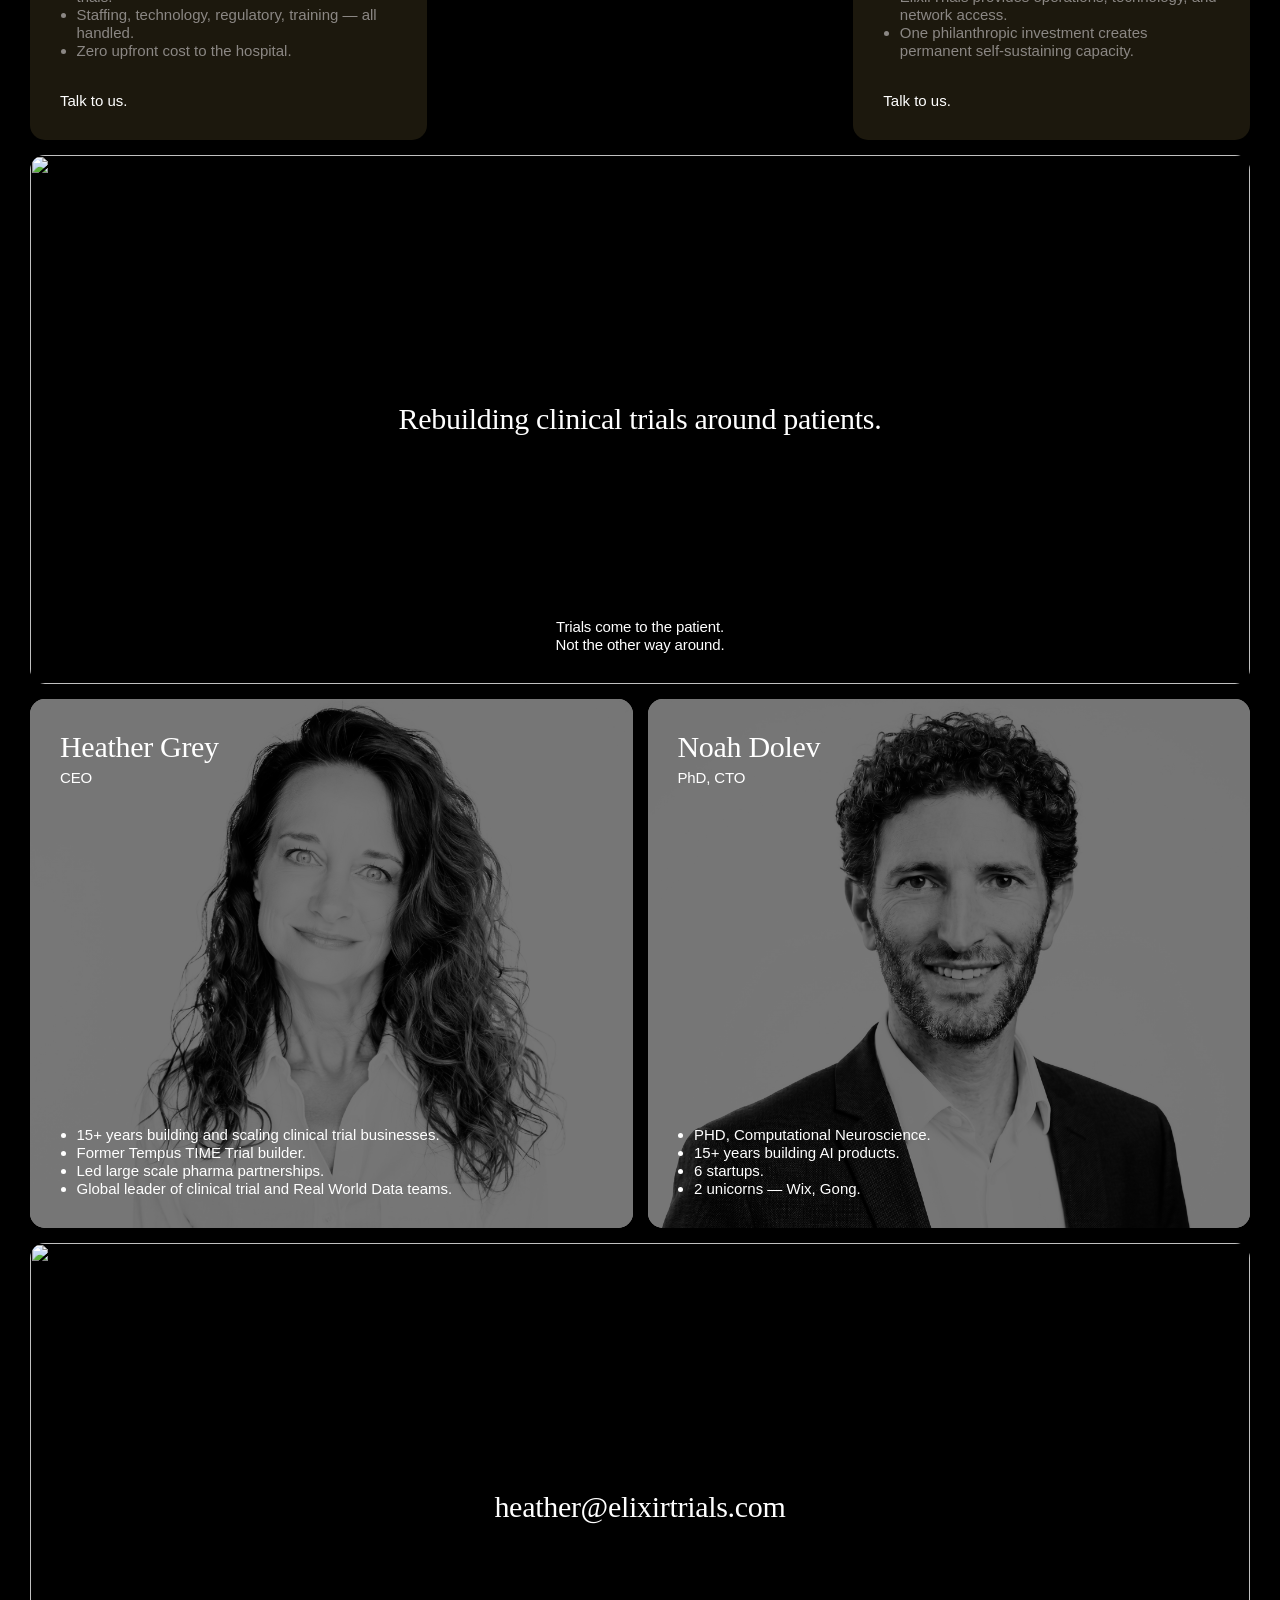
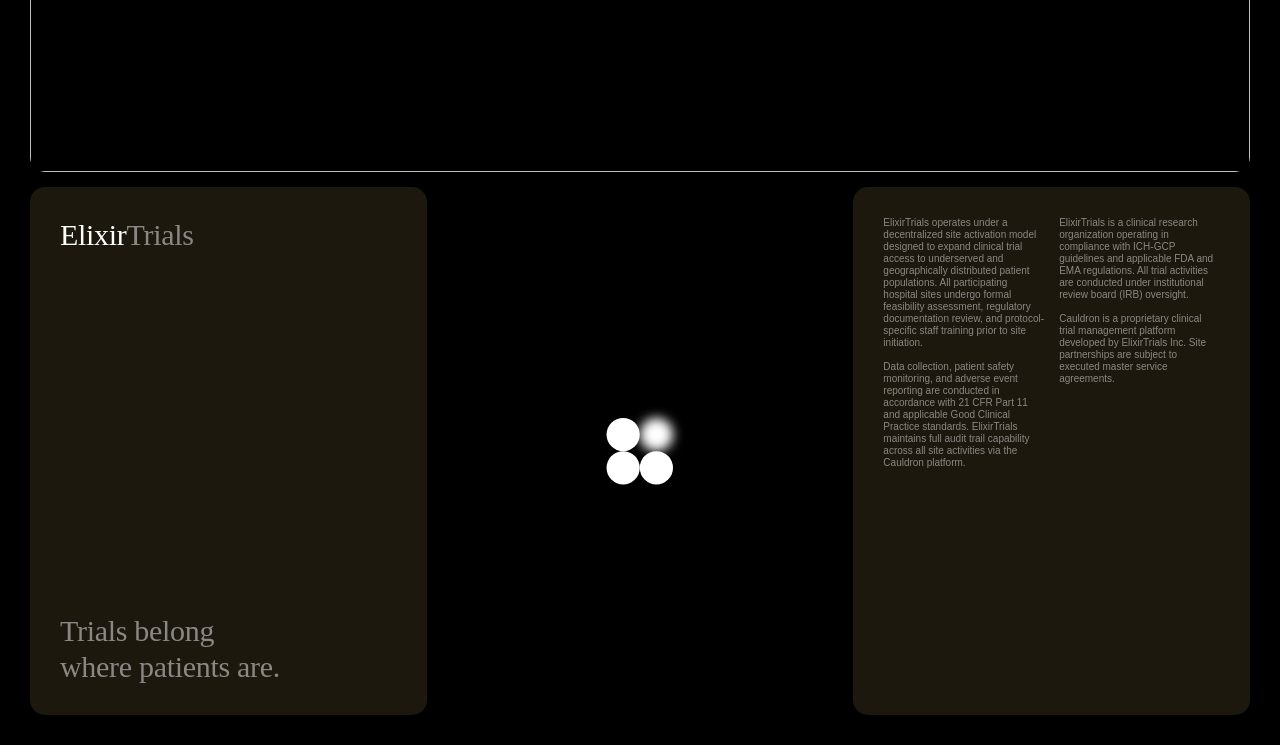
==== commit 235b9813: "cache-bust contact.png" ====
--- a/index 2.html
+++ b/index 2.html
@@ -53,6 +53,8 @@
 
     *, *::before, *::after { box-sizing: border-box; margin: 0; padding: 0; }
     html { scroll-behavior: smooth; }
+    @media (min-width: 751px) { html { scroll-behavior: auto; } }
+
     html, body {
       background: var(--bg);
       color: var(--white);
@@ -69,7 +71,7 @@
     .page {
       max-width: 1728px;
       margin: 0 auto;
-      padding: 0 var(--mg);
+      padding: 0 var(--mg) var(--mg);
       display: flex;
       flex-direction: column;
       gap: var(--gu);
@@ -95,8 +97,9 @@
       width: 100%; height: 100%;
       object-fit: cover; display: block;
     }
-    .scrim       { position: absolute; inset: 0; background: rgba(0,0,0,.38); }
-    .scrim-heavy { position: absolute; inset: 0; background: rgba(0,0,0,.54); }
+    .scrim       { position: absolute; inset: 0; background: rgba(0,0,0,.40); }
+    .scrim-heavy { position: absolute; inset: 0; background: rgba(0,0,0,.50); }
+    .scrim-light { position: absolute; inset: 0; background: rgba(0,0,0,.30); }
 
     .card-caption {
       position: absolute;
@@ -150,10 +153,9 @@
       text-transform: uppercase;
       color: #8B8784;
     }
-    .name-30 { font-size: 30px; line-height: calc(36/30); }
     .dark-c { color: var(--bg); }
 
-    .row-first { margin-top: -90px; }
+    .row-first { margin-top: -15px; }
 
     /* ─── NAV ─── */
     nav {
@@ -162,29 +164,35 @@
       position: sticky;
       top: 0;
       z-index: 100;
-      background: transparent;
-      margin: 0;
-      margin-bottom: 0;
+      overflow: visible;
     }
     .nav-logo {
-      background: transparent;
       padding: 0;
       display: inline-flex; align-items: center;
-      box-sizing: border-box;
-    }
-    .nav-links { display: flex; gap: 0; list-style: none; }
+    }
+    .nav-links { display: flex; gap: 0; list-style: none; position: relative; overflow: visible; }
     .nav-links a {
       font-family: "RHPhonic", sans-serif;
       font-size: 12.5px; letter-spacing: 0.03em;
-      background: rgba(255,255,255,1); color: #1C180D;
-      transition: background 0.3s ease;
+      color: rgba(255,255,255,0.6);
+      transition: color 0.6s ease;
       padding: 0 14px;
       height: 30px;
-      border-radius: 15px;
       display: inline-flex; align-items: center; justify-content: center;
-      box-sizing: border-box;
-    }
-    .nav-links a:hover { background: #eee; }
+      position: relative;
+      overflow: hidden;
+    }
+
+
+    .nav-links a span {
+      position: relative;
+      z-index: 2;
+    }
+    .nav-links a.nav-blur {
+      color: rgba(255,255,255,1) !important;
+    }
+    .nav-links a:hover { color: rgba(255,255,255,0.7); }
+    .nav-links a.nav-blur:hover { color: rgba(255,255,255,1) !important; }
     .hero {
       border-radius: var(--r);
       background: #1C180D;
@@ -222,11 +230,11 @@
       line-height: calc(18/15);
       letter-spacing: -0.01em;
       opacity: 1;
-      color: #8B8784;
+      color: #ffffff;
     }
 
     /* ─── FEATURE LIST — RH Phonic ─── */
-    .flist { list-style: none; margin-top: 0; }
+    .flist { list-style: disc; margin-top: 0; padding-left: 1.1em; }
     .flist li {
       font-family: "RHPhonic", sans-serif;
       font-size: 15px;
@@ -234,6 +242,7 @@
       letter-spacing: 0;
       color: #8B8784;
     }
+    .team-bullets .flist li { color: #ffffff; }
 
     .cta-link {
       display: inline-block;
@@ -281,39 +290,8 @@
     @media (max-width: 1200px) {
       .flow-label { font-size: 12.5px; line-height: calc(15/12.5); }
     }
-    @media (max-width: 750px) {
-      .flow-label { font-size: 12.5px; line-height: calc(15/12.5); }
-    }
 
     /* ─── FOOTER ─── */
-    .footer-wrap {
-      background: #1C180D;
-      border-radius: var(--r);
-      overflow: hidden;
-      min-height: 720px;
-      position: relative;
-      margin-bottom: 30px;
-      display: flex;
-      flex-direction: column;
-    }
-    .footer-top {
-      display: grid;
-      grid-template-columns: repeat(6, minmax(0, 1fr));
-      flex: 1;
-      min-height: 720px;
-    }
-    .footer-col {
-      padding: 30px;
-      display: flex;
-      flex-direction: column;
-    }
-    .footer-col-1 {
-      grid-column: 1 / 3;
-      justify-content: space-between;
-    }
-    .footer-col-6 {
-      justify-content: flex-end;
-    }
     .footer-brand-p {
       font-family: "MartinaPlan", Georgia, serif;
       font-size: 30px;
@@ -321,31 +299,12 @@
       letter-spacing: -0.01em;
       color: #fff;
     }
-    .footer-brand p {
-      font-family: "MartinaPlan", Georgia, serif;
-      font-size: 30px;
-      line-height: calc(36/30);
-      letter-spacing: -0.01em;
-      color: #fff;
-    }
-    .footer-brand .brand-italic {
-      font-style: normal;
-    }
-    .footer-links {
-      list-style: none;
-    }
-    .footer-links li {
+    .footer-tagline-p {
       font-family: "MartinaPlan", Georgia, serif;
       font-size: 30px;
       line-height: calc(36/30);
       letter-spacing: -0.01em;
       color: #8B8784;
-    }
-    .footer-links a {
-      color: #8B8784;
-    }
-    .footer-links a:hover {
-      color: #ffffff;
     }
     .footer-legal {
       font-family: "RHPhonic", sans-serif;
@@ -354,29 +313,6 @@
       letter-spacing: 0;
       color: #8B8784;
     }
-    .footer-bottom-area {
-      flex: 1;
-      display: flex;
-      align-items: flex-end;
-      justify-content: flex-start;
-      position: relative;
-      min-height: 360px;
-      margin-top: 60px;
-    }
-    .footer-logo {
-      position: absolute;
-      left: -30px;
-      bottom: -30px;
-      display: block;
-    }
-    .footer-tagline p,
-    .footer-tagline-p {
-      font-family: "MartinaPlan", Georgia, serif;
-      font-size: 30px;
-      line-height: calc(36/30);
-      letter-spacing: -0.01em;
-      color: #8B8784;
-    }
 
     /* ─── FOOTER MOBILE ─── */
     .footer-mobile { display: none; }
@@ -386,6 +322,17 @@
 
     .mob-only  { display: none; }
     .desk-only { display: inline; }
+
+    /* ─── UTILITIES ─── */
+    .img-scale { transform: scale(1.5); transform-origin: center center; }
+    .img-top   { object-position: center top; }
+    .img-gray  { filter: grayscale(100%); }
+    .abs-center {
+      position: absolute; inset: 0;
+      display: flex; align-items: center; justify-content: center;
+    }
+    .mt-auto-col { margin-top: auto; display: flex; flex-direction: column; }
+    .team-bullets { margin-top: auto; display: flex; flex-direction: column; gap: 4px; }
 
     /* ─── TABLET (under 1200px) ─── */
     @media (max-width: 1200px) {
@@ -417,10 +364,12 @@
       .card.bg-dark .ct { position: absolute; inset: 0; height: auto; width: 100%; }
       .card { border-radius: 15px; }
       .row > * + * { margin-top: 0; }
-      nav { position: fixed; padding: 0 15px 0 0 !important; margin: 0 !important; top: 0; left: 0; right: 0; height: 60px; align-items: center; z-index: 100; }
+      nav { position: fixed; padding: 0 15px 0 0 !important; margin: 0 !important; top: 0; left: 0; right: 0; height: 60px; align-items: center; z-index: 1000; overflow: visible; }
       .hero { width: 100vw; height: calc(100vw * 4 / 3); border-radius: 15px; }
-      .footer-top { grid-template-columns: 1fr; gap: 30px; }      .page { gap: 60px; padding: 0; padding-top: 60px; }
+      .footer-top { grid-template-columns: 1fr; gap: 30px; }
+      .page { gap: 60px; padding: 0; padding-top: 60px; }
       .footer-wrap { display: none; }
+      .diagram-card-hide-mobile { display: none !important; }
       .footer-mobile {
         display: flex;
         flex-direction: column;
@@ -460,7 +409,7 @@
         bottom: 0;
         display: block;
       }
-      .broken-subtext { color: #1C180D !important; }
+      .broken-subtext { color: #000000 !important; }
       .maria-subtext { color: #ffffff !important; }
       .flist li { font-size: 12.5px; line-height: calc(15/12.5); letter-spacing: 0.01em; }
       .footer-tagline p { font-size: 20px; line-height: calc(24/20); }
@@ -473,9 +422,15 @@
       .mob-only  { display: inline; }
       .desk-only { display: none; }
       .legal-row-desktop { display: none; }
-      .row-first { margin-top: -90px; }
-    }
-
+      .row-first { margin-top: 0; }
+      .card-caption, .hero-bottom { text-align: left !important; justify-content: flex-start !important; }
+      .card-caption p, .hero-bottom p, .t-caps { text-align: left !important; }
+      .hero-bottom { text-align: center !important; justify-content: center !important; }
+      .hero-bottom p { text-align: center !important; }
+    }
+
+    @media (min-width: 751px) { .trials-caption { color: #000000 !important; } }
+    @media (max-width: 750px) { .rebuilding-caption { color: #ffffff !important; } }
   </style>
 </head>
 <body>
@@ -486,9 +441,9 @@
   <nav>
     <a href="#" class="nav-logo"><img id="nav-logo" src="images/logo_1.svg" alt="ElixirTrials" style="display:block; height:60px;"></a>
     <ul class="nav-links">
-      <li><a href="#process">PROCESS</a></li>
-      <li><a href="#about">ABOUT</a></li>
-      <li><a href="#contact">CONTACT</a></li>
+      <li><a href="#process"><span>PROCESS</span></a></li>
+      <li><a href="#about"><span>ABOUT</span></a></li>
+      <li><a href="#contact"><span>CONTACT</span></a></li>
     </ul>
   </nav>
 
@@ -498,7 +453,7 @@
       <div class="hero-center">
         <p>Someone you love<br class="mob-only"><span class="desk-only"> </span>may need a clinical trial.<br>Today, 88% of hospitals<br class="mob-only"><span class="desk-only"> </span>can't run trials.</p>
       </div>
-      <div class="hero-bottom">
+      <div class="hero-bottom" style="justify-content:center; text-align:center;">
         <p>That's not a gap.<br>It's a wall.</p>
       </div>
     </div>
@@ -508,23 +463,23 @@
   <div class="row">
 
     <div class="card c2" style="background:#0e0e0e;">
-      <img class="card-media" src="images/image_1.jpg" alt="">
-      <div class="ct tl">
-        <p class="t-martina" style="line-height:1.1; color:#1C180D;">80% of trials fail to meet<br>enrollment targets.</p>
+      <img class="card-media img-scale" src="images/image_1.jpg" alt="">
+      <div class="ct tl">
+        <p class="t-martina" style="line-height:1.1; color:#000000;">80% of trials fail to meet<br>enrollment targets.</p>
       </div>
     </div>
 
     <div class="card c2" style="background:#0e0e0e;">
-      <img class="card-media" src="images/image_2.jpg" alt="" style="transform:scale(1.5); transform-origin:center center;">
-      <div class="ct tl">
-        <p class="t-martina" style="line-height:1.1; color:#1C180D;">$8M lost per day<br>when trials are delayed.</p>
+      <img class="card-media img-scale" src="images/image_2.jpg" alt="">
+      <div class="ct tl">
+        <p class="t-martina" style="line-height:1.1; color:#000000;">$8M lost per day<br>when trials are delayed.</p>
       </div>
     </div>
 
     <div class="card c2" style="background:#0e0e0e;">
-      <img class="card-media" src="images/image_3.jpg" alt="" style="transform:scale(1.5); transform-origin:center center;">
-      <div class="ct tl">
-        <p class="t-martina" style="line-height:1.1; color:#1C180D;">88% of U.S. hospitals<br>lack infrastructure<br>to run clinical trials.</p>
+      <img class="card-media img-scale" src="images/image_3.jpg" alt="">
+      <div class="ct tl">
+        <p class="t-martina" style="line-height:1.1; color:#000000;">88% of U.S. hospitals<br>lack infrastructure<br>to run clinical trials.</p>
       </div>
     </div>
 
@@ -534,7 +489,7 @@
   <div class="row">
     <div class="card c6" style="background:#D4CFC9;">
       <div class="ct cc">
-        <p class="t-martina" style="max-width:500px; color:#1C180D;">For most patients,<br>clinical trials are out of reach.</p>
+        <p class="t-martina" style="max-width:500px; color:#000000;">For most patients,<br>clinical trials are out of reach.</p>
       </div>
     </div>
   </div>
@@ -542,7 +497,8 @@
   <!-- MARIA 6-col -->
   <div class="row">
     <div class="card c6 bg-dark">
-      <video class="card-media" src="images/maria.mp4" autoplay muted loop playsinline></video>
+      <video class="card-media" src="images/maria.mov" autoplay muted loop playsinline></video>
+      <div class="scrim-light"></div>
       <div class="ct cc">
         <p class="t-martina" style="max-width:520px;">
           Maria drove 4 hours each way.<br>
@@ -550,7 +506,7 @@
           Then she stopped.
         </p>
       </div>
-      <div class="card-caption">
+      <div class="card-caption" style="text-align:center;">
         <p class="t-phonic maria-subtext" style="color:#ffffff;">
           Not because she chose to.<br>
           Because the system made it impossible.<br>
@@ -573,8 +529,8 @@
           The system failed.
         </p>
       </div>
-      <div class="card-caption">
-        <p class="t-phonic" style="color:#1C180D;">
+      <div class="card-caption" style="text-align:center;">
+        <p class="t-phonic broken-subtext" style="color:#ffffff;">
           It's time to fix the broken system.<br>
           Clinical trial access for all is now a reality.
         </p>
@@ -584,14 +540,14 @@
 
   <!-- TRIALS BELONG — YELLOW 6-col -->
   <div class="row">
-    <div class="card c6 bg-accent">
+    <div class="card c6" style="background:#A8D5BA;">
       <div class="ct cc">
-        <p class="t-martina" style="color:#1C180D;">
+        <p class="t-martina" style="color:#000000;">
           Trials belong<br class="mob-only"><span class="desk-only"> </span>where patients are.
         </p>
       </div>
-      <div class="card-caption">
-        <p class="t-phonic" style="color:#1C180D;">
+      <div class="card-caption" style="text-align:center;">
+        <p class="t-phonic trials-caption" style="color:#000000;">
           The trial comes to the patient.<br>
           Not the other way around.<br>
           That's the magic of ElixirTrials.
@@ -605,7 +561,7 @@
     <div class="card c2 bg-dark">
       <div class="ct tl">
         <p class="t-martina">You treat<br>the patients.</p>
-        <div style="margin-top:auto; display:flex; flex-direction:column;">
+        <div class="mt-auto-col">
           <ul class="flist">
             <li>Zero upfront cost to site.</li>
             <li>100% of trial revenue retained by site.</li>
@@ -619,8 +575,8 @@
       </div>
     </div>
 
-    <div class="card c2" style="background:#000000;position:relative;">
-      <div style="position:absolute;inset:0;display:flex;align-items:center;justify-content:center;">
+    <div class="card c2 diagram-card-hide-mobile" style="background:#000000;position:relative;">
+      <div class="abs-center">
         <img src="images/diagram_1.svg" style="width:70%;height:auto;" alt="">
       </div>
     </div>
@@ -628,7 +584,7 @@
     <div class="card c2 bg-dark">
       <div class="ct tl">
         <p class="t-martina">You bring<br>the science.</p>
-        <div style="margin-top:auto; display:flex; flex-direction:column;">
+        <div class="mt-auto-col">
           <ul class="flist">
             <li>Unlock access to unreachable patients at scale.</li>
             <li>Accelerated enrollment across a unified network.</li>
@@ -650,7 +606,7 @@
       <img class="card-media" src="images/cauldron.jpg" alt="">
       <div class="scrim"></div>
       <div class="ct tl" style="z-index:2;">
-        <p class="t-caps" style="color:#ffffff;">Cauldron — Clinical Trial OS</p>
+        <p class="t-caps" style="color:#ffffff; text-align:center; width:100%;">Cauldron — Clinical Trial OS</p>
       </div>
       <div class="ct cc" style="z-index:2;">
         <p class="t-martina" style="max-width:420px;">
@@ -659,11 +615,10 @@
           The AI does the busy work.
         </p>
       </div>
-      <div class="card-caption">
+      <div class="card-caption" style="text-align:center;">
         <p class="t-phonic" style="color:#ffffff;">
           Scheduling, documentation, compliance, reporting<br>
-          —all clinical trial workflows.<br>
-          Handled.
+          —all clinical trial workflows. Handled.
         </p>
       </div>
     </div>
@@ -675,7 +630,7 @@
     <div class="card c2 bg-dark">
       <div class="ct tl">
         <p class="t-martina" style="margin-bottom:18px;">Phase 1 — Build</p>
-        <div style="margin-top:auto;">
+        <div class="mt-auto-col">
           <ul class="flist">
             <li>Philanthropic funding builds the infrastructure.</li>
             <li>Making sites trial-ready.</li>
@@ -689,7 +644,7 @@
     </div>
 
     <div class="card c2" style="background:#000000;position:relative;">
-      <div style="position:absolute;inset:0;display:flex;align-items:center;justify-content:center;">
+      <div class="abs-center">
         <img src="images/diagram_2.svg" style="width:70%;height:auto;" alt="">
       </div>
     </div>
@@ -697,14 +652,12 @@
     <div class="card c2 bg-dark">
       <div class="ct tl">
         <p class="t-martina" style="margin-bottom:18px;">Phase 2 — Scale</p>
-        <div style="margin-top:auto;">
+        <div class="mt-auto-col">
           <ul class="flist">
             <li>Sponsor funded trials run through the network.</li>
             <li>Sites keep the rate card revenue.</li>
-            <li>ElixirTrials provides operations, technology,</li>
-            <li>and network access.</li>
-            <li>One philanthropic investment creates</li>
-            <li>permanent self-sustaining capacity.</li>
+            <li>ElixirTrials provides operations, technology, and network access.</li>
+            <li>One philanthropic investment creates permanent self-sustaining capacity.</li>
           </ul>
           <a href="#contact" class="cta-link">Talk to us.</a>
         </div>
@@ -716,15 +669,14 @@
   <!-- REBUILDING 6-col -->
   <div class="row">
     <div class="card c6">
-      <img class="card-media" src="images/rebuilding.jpg" alt="" style="transform:scale(1.5); transform-origin:center center;">
-      <div class="scrim"></div>
+      <img class="card-media" src="images/rebuilding.png" alt="">
       <div class="ct cc">
-        <p class="t-martina" style="max-width:700px;">
+        <p class="t-martina" style="max-width:700px;color:#ffffff;">
           Rebuilding clinical trials<br class="mob-only"><span class="desk-only"> </span>around patients.
         </p>
       </div>
-      <div class="card-caption">
-        <p class="t-phonic" style="color:#8B8784;">
+      <div class="card-caption" style="text-align:center;">
+        <p class="t-phonic rebuilding-caption" style="color:#ffffff;">
           Trials come to the patient.<br>
           Not the other way around.
         </p>
@@ -736,31 +688,35 @@
   <div class="row" id="about" style="scroll-margin-top:-15px;">
 
     <div class="card c3" style="background:#1a1a1a;">
-      <img class="card-media" src="images/heather.jpg" alt="Heather Grey" style="filter:grayscale(100%);object-position:center top;">
+      <img class="card-media img-gray img-top" src="images/portrait_heather_grey.jpg" alt="Heather Grey">
       <div class="scrim-heavy"></div>
       <div class="ct tl">
-        <div style="margin-top:auto;display:flex;flex-direction:column;gap:4px;">
-          <p class="t-martina" style="font-size:20px; line-height:1.2;">Heather Grey</p>
-          <p class="t-phonic">CEO</p>
-          <p class="t-phonic" style="margin-top:32px;">15+ years building and scaling clinical trial businesses.</p>
-          <p class="t-phonic">Former Tempus TIME Trial builder.</p>
-          <p class="t-phonic">Led large scale pharma partnerships.</p>
-          <p class="t-phonic">Global leader of clinical trial and Real World Data teams.</p>
+        <p class="t-martina" style="color:#ffffff;">Heather Grey</p>
+        <p class="t-phonic" style="margin-top:4px;">CEO</p>
+        <div class="team-bullets">
+          <ul class="flist">
+            <li>15+ years building and scaling clinical trial businesses.</li>
+            <li>Former Tempus TIME Trial builder.</li>
+            <li>Led large scale pharma partnerships.</li>
+            <li>Global leader of clinical trial and Real World Data teams.</li>
+          </ul>
         </div>
       </div>
     </div>
 
     <div class="card c3" style="background:#1a1a1a;">
-      <img class="card-media" src="images/noah.jpg" alt="Noah Dolev" style="filter:grayscale(100%);object-position:center top;">
+      <img class="card-media img-gray img-top" src="images/portrait_noah_dolev.jpg" alt="Noah Dolev">
       <div class="scrim-heavy"></div>
       <div class="ct tl">
-        <div style="margin-top:auto;display:flex;flex-direction:column;gap:4px;">
-          <p class="t-martina" style="font-size:20px; line-height:1.2;">Noah Dolev</p>
-          <p class="t-phonic">PhD, CTO</p>
-          <p class="t-phonic" style="margin-top:32px;">PHD, Computational Neuroscience.</p>
-          <p class="t-phonic">15+ years building AI products.</p>
-          <p class="t-phonic">6 startups.</p>
-          <p class="t-phonic">2 unicorns — Wix, Gong.</p>
+        <p class="t-martina" style="color:#ffffff;">Noah Dolev</p>
+        <p class="t-phonic" style="margin-top:4px;">PhD, CTO</p>
+        <div class="team-bullets">
+          <ul class="flist">
+            <li>PHD, Computational Neuroscience.</li>
+            <li>15+ years building AI products.</li>
+            <li>6 startups.</li>
+            <li>2 unicorns — Wix, Gong.</li>
+          </ul>
         </div>
       </div>
     </div>
@@ -770,7 +726,7 @@
   <!-- CONTACT CTA 6-col -->
   <div class="row" id="contact" style="scroll-margin-top:-15px;">
     <div class="card c6">
-      <img class="card-media contact-img" src="images/contact.jpg" alt="">
+      <img class="card-media contact-img" src="images/contact.png" alt="">
       <div class="ct cc">
         <a href="mailto:heather@elixirtrials.com" class="email-big t-martina">heather@elixirtrials.com</a>
       </div>
@@ -783,14 +739,14 @@
     <div class="card c2 bg-dark" style="height:auto; min-height:var(--h);">
       <div class="ct tl">
         <p class="footer-brand-p">Elixir<span style="color:#8B8784;">Trials</span></p>
-        <div style="margin-top:auto;">
+        <div class="mt-auto-col">
           <p class="footer-tagline-p">Trials belong<br>where patients are.</p>
         </div>
       </div>
     </div>
     <!-- Card 2: logo -->
     <div class="card c2" style="height:auto; min-height:var(--h); background:#000000;">
-      <div style="position:absolute;inset:0;display:flex;align-items:center;justify-content:center;">
+      <div class="abs-center">
         <img id="footer-logo" src="images/logo_1.svg" style="width:33.33333%;height:auto;" alt="ElixirTrials">
       </div>
     </div>
@@ -813,16 +769,10 @@
 
   <!-- FOOTER MOBILE: 3 stacked cards -->
   <div class="footer-mobile">
-    <div class="footer-mobile-card">
-      <p class="footer-legal">
-        ElixirTrials operates under a decentralized site activation model designed to expand clinical trial access to underserved and geographically distributed patient populations. All participating hospital sites undergo formal feasibility assessment, regulatory documentation review, and protocol-specific staff training prior to site initiation.<br><br>
-        Data collection, patient safety monitoring, and adverse event reporting are conducted in accordance with 21 CFR Part 11 and applicable Good Clinical Practice standards. ElixirTrials maintains full audit trail capability across all site activities via the Cauldron platform.<br><br>
-        ElixirTrials is a clinical research organization operating in compliance with ICH-GCP guidelines and applicable FDA and EMA regulations. All trial activities are conducted under institutional review board (IRB) oversight.<br><br>
-        Cauldron is a proprietary clinical trial management platform developed by ElixirTrials Inc. Site partnerships are subject to executed master service agreements.
-      </p>
-    </div>
-    <div class="footer-mobile-card" style="background:#000000;display:flex;align-items:center;justify-content:center;">
-      <img id="footer-logo-mobile" src="images/logo_1.svg" style="width:33.33333%;height:auto;" alt="ElixirTrials">
+    <div class="footer-mobile-card" style="background:#000000;position:relative;">
+      <div class="abs-center">
+        <img id="footer-logo-mobile" src="images/logo_1.svg" style="width:33.33333%;height:auto;" alt="ElixirTrials">
+      </div>
     </div>
     <div class="footer-mobile-card footer-mobile-brand">
       <p class="footer-brand-text">Elixir<span style="color:#8B8784;">Trials</span></p>
@@ -834,65 +784,113 @@
 
 </div>
 <script>
-  (function() {
-    var footerLogoMobile = document.getElementById('footer-logo-mobile');
-    var footerLogo = document.getElementById('footer-logo');
-    if (footerLogo) {
-      var fi = 0;
-      var flogos = ['images/logo_1.svg', 'images/logo_2.svg', 'images/logo_3.svg', 'images/logo_4.svg'];
-      setInterval(function() {
-        fi = (fi + 1) % 4;
-        footerLogo.src = flogos[fi];
-        if (footerLogoMobile) footerLogoMobile.src = flogos[fi];
-      }, 1000);
-    }
+  // ── Footer logo cycler ──────────────────────────────────────────────────────
+  (() => {
+    const footerLogo       = document.getElementById('footer-logo');
+    const footerLogoMobile = document.getElementById('footer-logo-mobile');
+    if (!footerLogo) return;
+    const logos = ['images/logo_1.svg', 'images/logo_2.svg', 'images/logo_3.svg', 'images/logo_4.svg'];
+    let fi = 0;
+    setInterval(() => {
+      fi = (fi + 1) % logos.length;
+      footerLogo.src = logos[fi];
+      if (footerLogoMobile) footerLogoMobile.src = logos[fi];
+    }, 1000);
   })();
 
-  (function() {
-    var processLink = document.querySelector('a[href="#process"]');
-    if (processLink) {
-      processLink.addEventListener('click', function(e) {
+  // ── Smooth scroll for nav links ─────────────────────────────────────────────
+  (() => {
+    const navLinks = document.querySelectorAll('.nav-links a');
+    navLinks.forEach(link => {
+      link.addEventListener('click', e => {
+        const href = link.getAttribute('href');
+        if (!href || href[0] !== '#') return;
+        const target = document.getElementById(href.slice(1));
+        if (!target) return;
         e.preventDefault();
-        var target = document.getElementById('process');
-        if (target) {
-        var navHeight = window.innerWidth <= 750 ? 60 : 0;
-          var top = target.getBoundingClientRect().top + window.scrollY - navHeight;
-          window.scrollTo({ top: top, behavior: 'smooth' });
+        const navHeight = window.innerWidth <= 750 ? 60 : 0;
+        const top = target.getBoundingClientRect().top + window.scrollY - navHeight;
+        if (window.innerWidth > 750) {
+          const startY   = window.scrollY;
+          const dist     = top - startY;
+          const duration = 150;
+          let t0 = null;
+          const step = ts => {
+            if (!t0) t0 = ts;
+            const p    = Math.min((ts - t0) / duration, 1);
+            const ease = 1 - Math.pow(1 - p, 2);
+            window.scrollTo(0, startY + dist * ease);
+            if (p < 1) requestAnimationFrame(step);
+          };
+          requestAnimationFrame(step);
+        } else {
+          window.scrollTo({ top, behavior: 'smooth' });
         }
       });
-    }
+    });
   })();
 
-  (function() {
-    var logo = document.getElementById('nav-logo');
-    var logos = ['images/logo_1.svg', 'images/logo_2.svg', 'images/logo_3.svg', 'images/logo_4.svg'];
-    var current = 0;
-
-    function getIndex() {
-      var scrolled = Math.max(0, window.scrollY);
-      var total = document.body.scrollHeight - window.innerHeight;
+  // ── Nav logo + active-section highlight ────────────────────────────────────
+  (() => {
+    const logo     = document.getElementById('nav-logo');
+    const logos    = ['images/logo_1.svg', 'images/logo_2.svg', 'images/logo_3.svg', 'images/logo_4.svg'];
+    let current    = 0;
+    const navLinks = document.querySelectorAll('.nav-links a');
+    const sections = [
+      { id: 'process', href: '#process' },
+      { id: 'about',   href: '#about'   },
+      { id: 'contact', href: '#contact' },
+    ];
+
+    function getLogoIndex() {
+      const scrolled = Math.max(0, window.scrollY);
+      const total    = document.body.scrollHeight - window.innerHeight;
       if (total <= 0) return 0;
-      var pct = scrolled / total;
-      var loops = window.innerWidth <= 750 ? 6 : 3;
-      var steps = loops * 4;
-      var step = Math.min(Math.floor(pct * steps), steps);
-      return step % 4;
-    }
-
-    var navLinks = document.querySelectorAll('.nav-links a');
+      const loops = window.innerWidth <= 750 ? 6 : 3;
+      const steps = loops * 4;
+      return Math.min(Math.floor((scrolled / total) * steps), steps) % 4;
+    }
+
     function updateNav() {
-      var scrolled = window.scrollY;
-      var bg = scrolled > 10 ? 'rgba(255,255,255,0.75)' : 'rgba(255,255,255,1)';
-      navLinks.forEach(function(a) { a.style.background = bg; });
-    }
+      const scrolled     = window.scrollY;
+      const sectionTops  = sections.map(s => {
+        const el = document.getElementById(s.id);
+        return el ? el.getBoundingClientRect().top + scrolled : Infinity;
+      });
+
+      let activeHref = null;
+      for (let i = 0; i < sections.length; i++) {
+        const start = sectionTops[i] - 60;
+        const end   = i < sections.length - 1 ? sectionTops[i + 1] - 60 : Infinity;
+        if (scrolled >= start && scrolled < end) activeHref = sections[i].href;
+      }
+
+      navLinks.forEach(a => {
+        if (scrolled === 0) {
+          // At the very top: all transparent
+          a.classList.remove('nav-blur');
+          a.style.color = 'rgba(255,255,255,0.6)';
+        } else if (activeHref && a.getAttribute('href') === activeHref) {
+          // Active section: full white
+          a.classList.add('nav-blur');
+          a.style.color = 'rgba(255,255,255,1)';
+        } else if (activeHref) {
+          // Another section active: dim others
+          a.classList.remove('nav-blur');
+          a.style.color = 'rgba(255,255,255,0.6)';
+        } else {
+          // Scrolling but no section active yet: all full white
+          a.classList.remove('nav-blur');
+          a.style.color = 'rgba(255,255,255,1)';
+        }
+      });
+    }
+
     updateNav();
 
-    window.addEventListener('scroll', function() {
-      var idx = getIndex();
-      if (idx !== current) {
-        current = idx;
-        logo.src = logos[current];
-      }
+    window.addEventListener('scroll', () => {
+      const idx = getLogoIndex();
+      if (idx !== current) { current = idx; logo.src = logos[current]; }
       updateNav();
     }, { passive: true });
   })();
